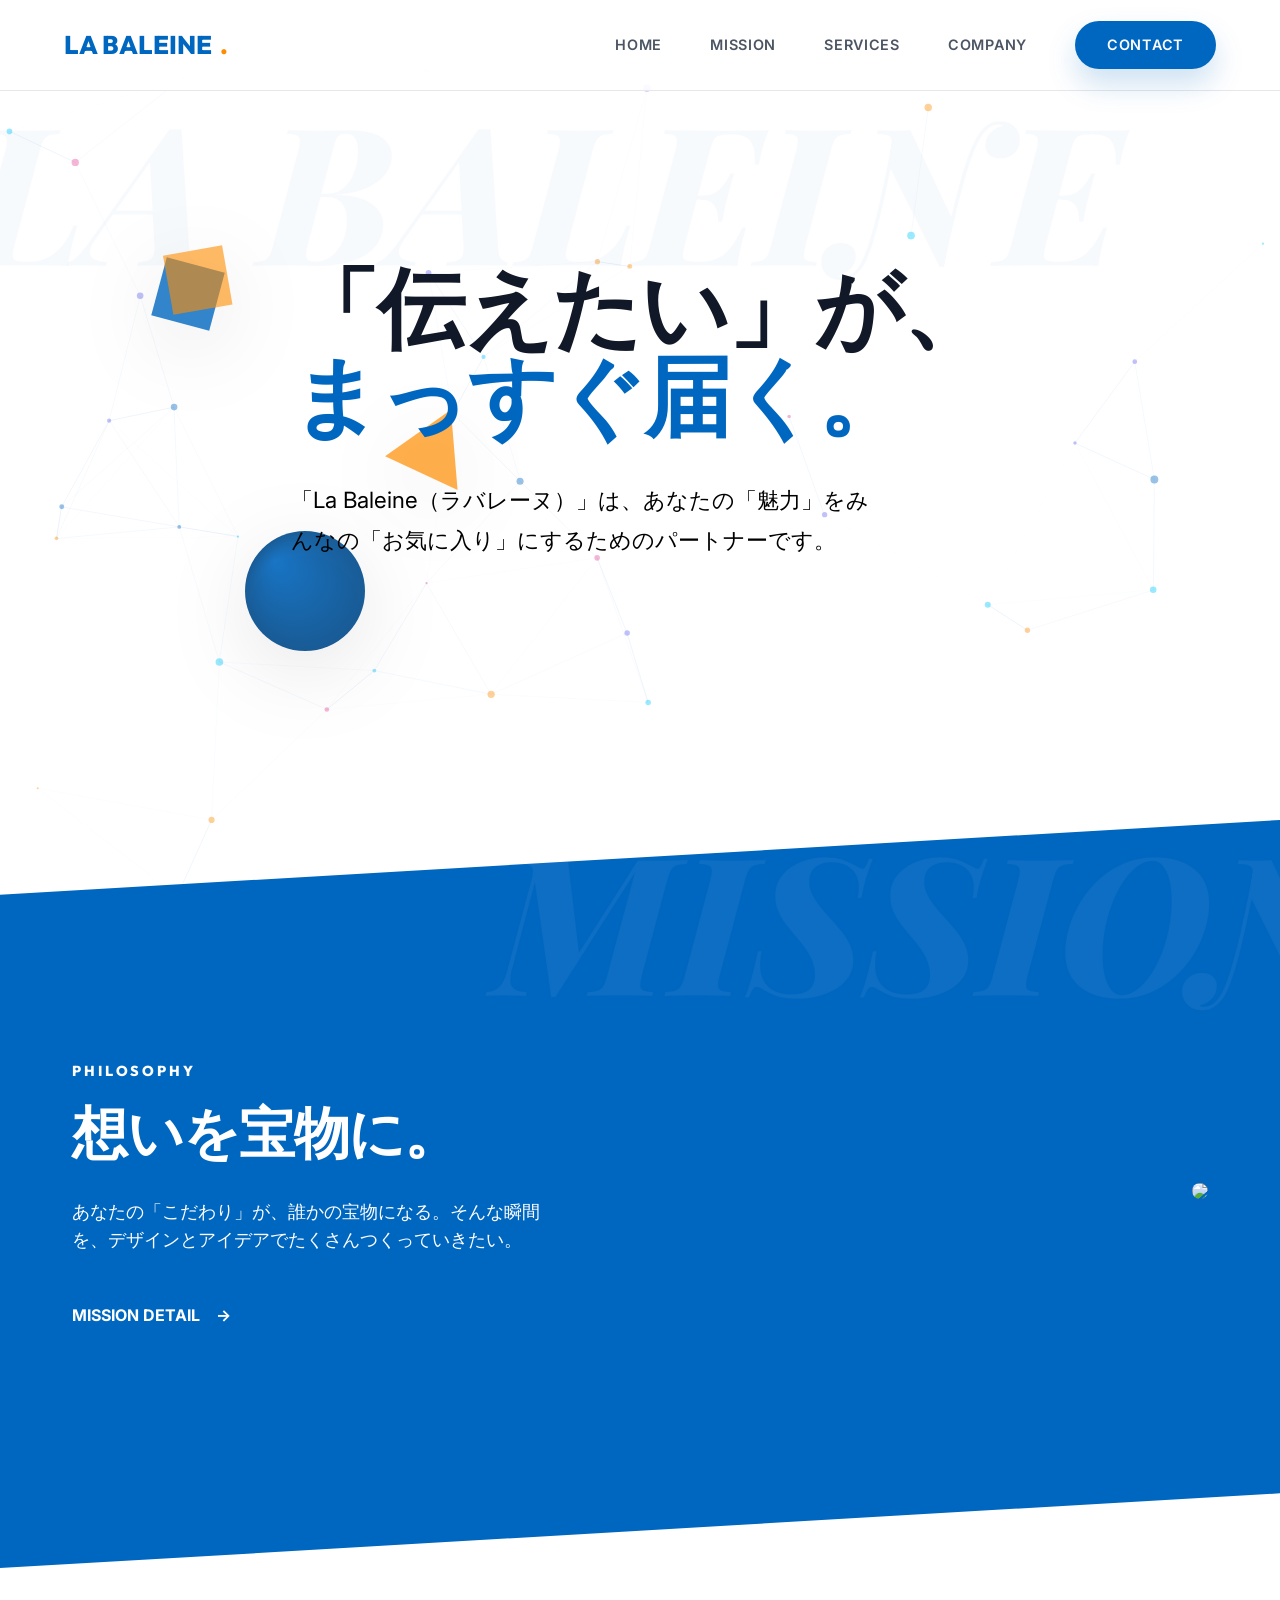
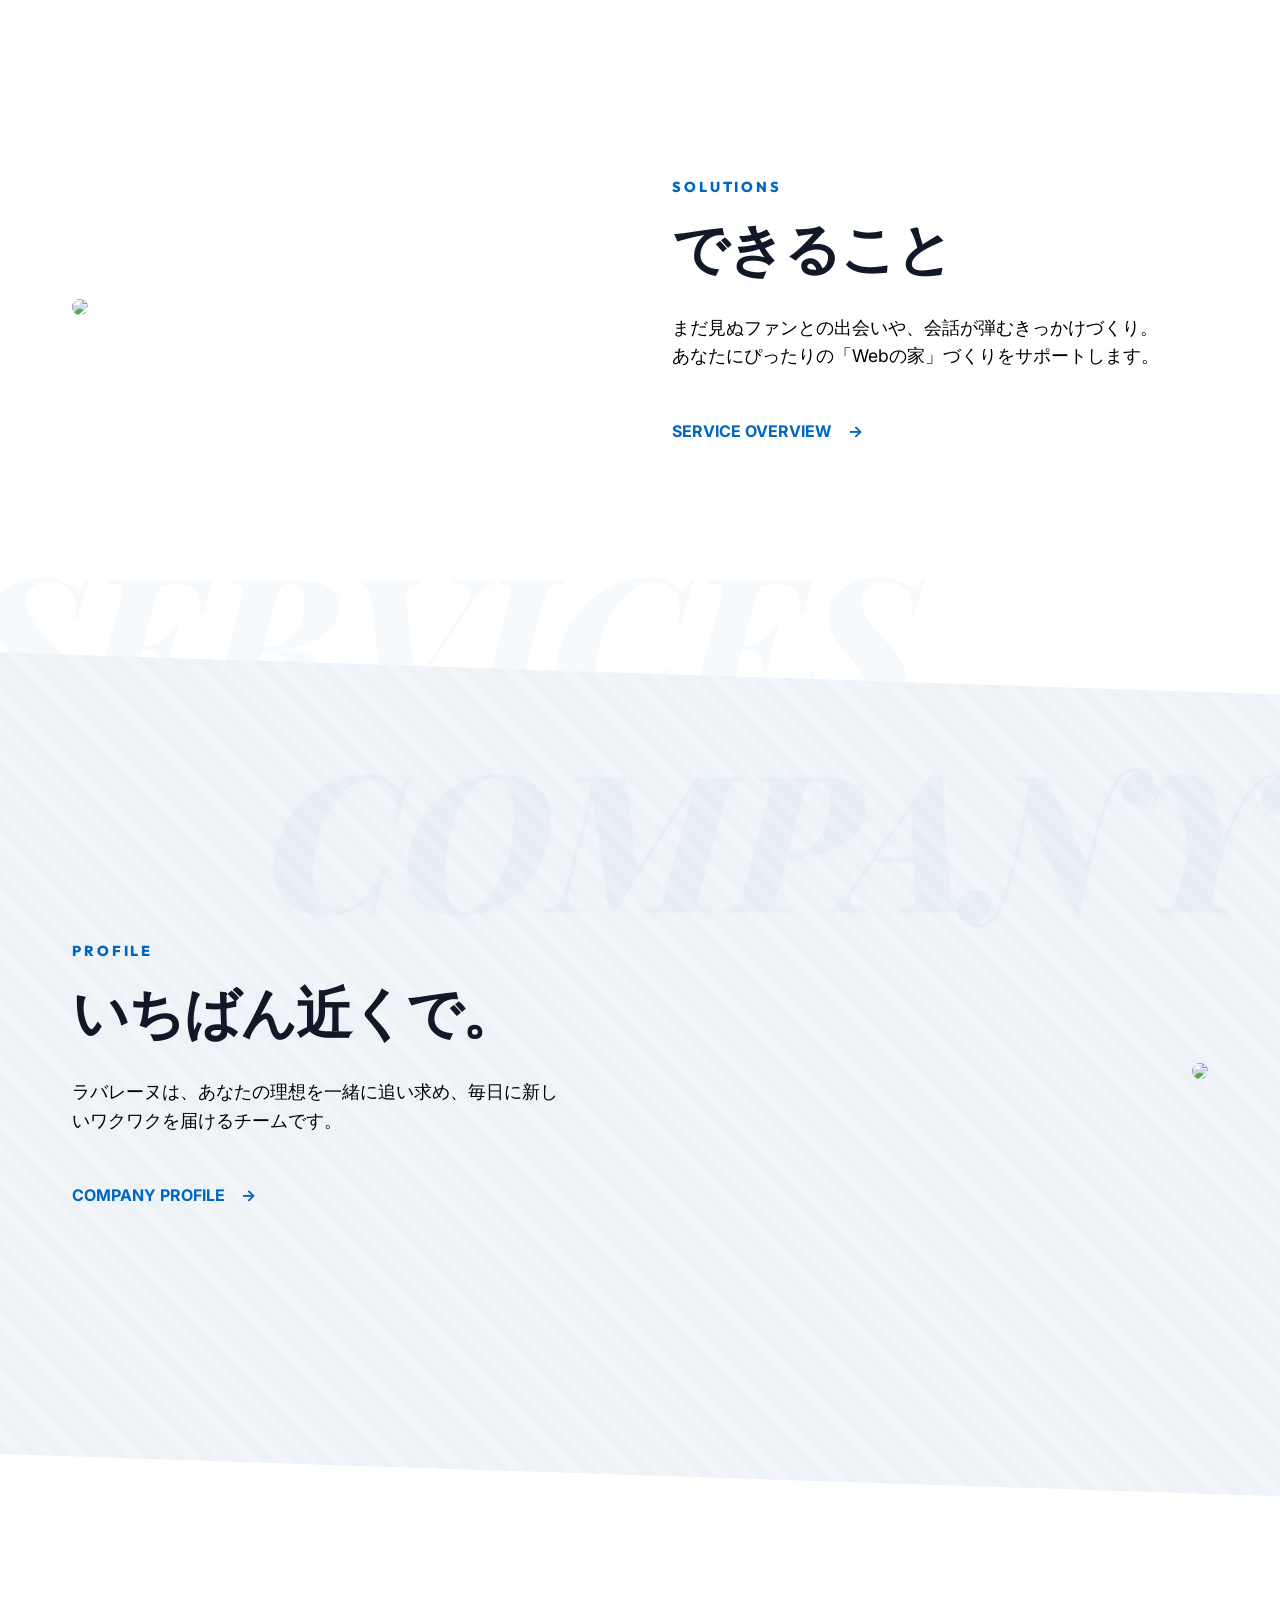
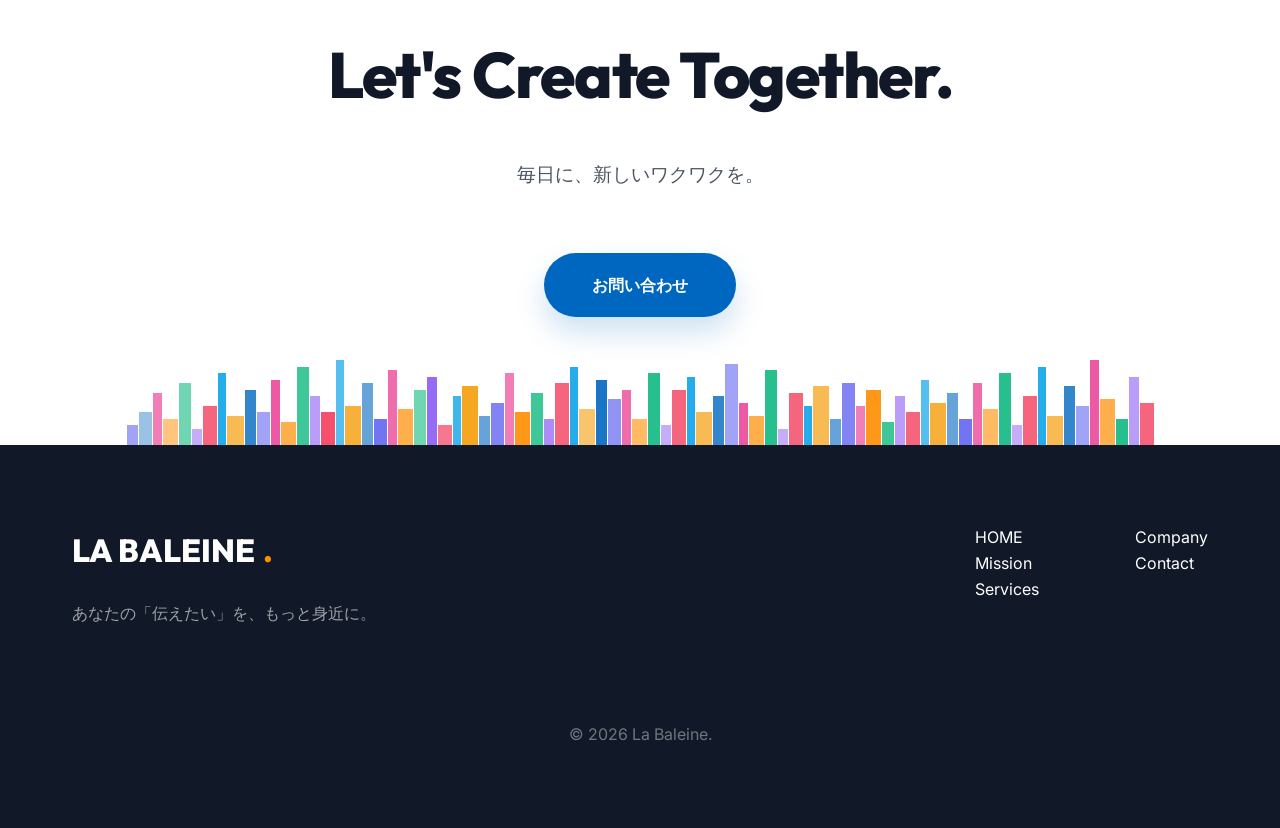
==== index.html @ 07b6a86d "first commit" ====
<!DOCTYPE html>
<html lang="ja">

<head>
    <meta charset="UTF-8">
    <meta name="viewport" content="width=device-width, initial-scale=1.0">
    <title>La Baleine | あなたの「伝えたい」を、もっと身近に。</title>
    <meta name="description" content="ラバレーヌは、あなたの「こだわり」や「想い」を、たくさんの人に届けるお手伝いをします。広告、SNS、Webサイト制作まで、いちばん近くで寄り添うパートナーです。">
    <link rel="stylesheet" href="style.css">
    <style>
        /* Portal Section Styles */
        .portal-section {
            padding: 15rem 0;
            cursor: pointer;
            transition: var(--transition-smooth);
            position: relative;
            overflow: hidden;
        }

        .portal-section:hover {
            background-color: #f8fafc;
        }

        .section-slanted:hover {
            background-color: #005bad !important;
            /* Slightly lighter blue, avoiding white wash */
        }

        .portal-link {
            text-decoration: none;
            color: inherit;
            display: block;
        }

        .portal-content {
            display: flex;
            align-items: center;
            gap: 4rem;
        }

        .portal-text {
            flex: 1;
        }

        .portal-label {
            font-family: 'Outfit', sans-serif;
            font-weight: 800;
            color: var(--brand-blue);
            letter-spacing: 0.2em;
            font-size: 0.9rem;
            margin-bottom: 1rem;
            display: block;
        }

        .portal-title {
            font-size: 3.5rem;
            margin-bottom: 2rem;
            line-height: 1.2;
        }

        .portal-desc {
            font-size: 1.1rem;
            color: #000000;
            max-width: 500px;
            margin-bottom: 3rem;
        }

        .portal-btn {
            font-weight: 700;
            color: var(--brand-blue);
            display: flex;
            align-items: center;
            gap: 1rem;
        }

        .portal-btn::after {
            content: "→";
            transition: transform 0.3s ease;
        }

        .portal-section:hover .portal-btn::after {
            transform: translateX(10px);
        }

        @media (max-width: 768px) {
            .portal-section {
                padding: 6rem 0 !important;
                cursor: pointer;
            }

            /* Company section clip-path simplify on mobile */
            .portal-section[style*="clip-path: polygon(0 0"] {
                clip-path: none !important;
                margin-top: 0 !important;
                padding: 6rem 0 !important;
            }
        }

        @media (max-width: 480px) {
            .portal-section {
                padding: 5rem 0 !important;
            }

            .portal-label {
                font-size: 0.8rem;
            }

            .portal-btn {
                font-size: 0.9rem;
            }
        }
    </style>
</head>

<body>
    <header>
        <nav>
            <a href="index.html" class="logo">LA BALEINE<span>.</span></a>
            <div class="menu-toggle">
                <span></span>
                <span></span>
                <span></span>
            </div>
            <ul class="nav-links">
                <li><a href="index.html">HOME</a></li>
                <li><a href="mission.html">Mission</a></li>
                <li><a href="services.html">Services</a></li>
                <li><a href="company.html">Company</a></li>
                <li><a href="contact.html" class="btn btn-primary" style="padding: 0.8rem 2rem;">Contact</a></li>
            </ul>
        </nav>
    </header>

    <main>
        <!-- Hero Section -->
        <section class="hero" id="top">
            <div class="deco-text" style="top: 10%; left: -2rem;">LA BALEINE</div>

            <div class="hero-shapes">
                <svg class="shape" style="width: 120px; top: 10%; left: 0; animation-delay: 0s;" viewBox="0 0 200 200">
                    <rect x="50" y="50" width="100" height="100" fill="var(--brand-blue)" opacity="0.8"
                        transform="rotate(15 100 100)" />
                    <rect x="70" y="30" width="100" height="100" fill="var(--accent-orange)" opacity="0.6"
                        transform="rotate(-10 100 100)" />
                </svg>
                <svg class="shape" style="width: 150px; bottom: 10%; left: 20%; animation-delay: -2s;"
                    viewBox="0 0 200 200">
                    <defs>
                        <radialGradient id="grad1" cx="50%" cy="50%" r="50%" fx="25%" fy="25%">
                            <stop offset="0%" style="stop-color:var(--brand-blue);stop-opacity:1" />
                            <stop offset="100%" style="stop-color:var(--brand-blue-deep);stop-opacity:1" />
                        </radialGradient>
                    </defs>
                    <circle cx="100" cy="100" r="80" fill="url(#grad1)" opacity="0.9" />
                </svg>
                <svg class="shape" style="width: 100px; top: 40%; left: 50%; animation-delay: -4s;"
                    viewBox="0 0 200 200">
                    <path d="M100 20 L180 160 L20 160 Z" fill="var(--accent-orange)" opacity="0.7"
                        transform="rotate(25 100 100)" />
                </svg>
            </div>

            <div class="whale-container">
                <svg class="whale-icon" viewBox="0 0 512 512" xmlns="http://www.w3.org/2000/svg">
                    <path
                        d="M496.2 272c-1.4 0-2.8.2-4.2.5-12.2 2.9-24.8 4.4-37.4 4.4-44.1 0-83.6-18.4-111.4-48-27.8 29.6-67.3 48-111.4 48-11.2 0-22.3-1.2-33.1-3.4 9.4 14.5 21.6 28.2 36.3 40.5 24.3 20.2 56.4 32.5 91.1 32.5 13.9 0 27.2-2 39.8-5.8 4.3 12.6 11.2 24.1 20 34.1 14.2 16.1 33 27 54.1 31.3 5.3 1.1 10.7 1.6 16.2 1.6 44.1 0 80-35.9 80-80s-35.9-80-80-80zM224 160c-53 0-96 43-96 96s43 96 96 96 96-43 96-96-43-96-96-96zm0 160c-35.3 0-64-28.7-64-64s28.7-64 64-64 64 28.7 64 64-28.7 64-64 64z" />
                    <path
                        d="M448 224c0-88.4-71.6-160-160-160h-32c-17.7 0-32 14.3-32 32s14.3 32 32 32h32c53 0 96 43 96 96s-43 96-96 96h-32c-17.7 0-32 14.3-32 32s14.3 32 32 32h32c88.4 0 160-71.6 160-160z" />
                    <path
                        d="M224 64C100.3 64 0 164.3 0 288c0 40 10.5 77.5 28.8 110.1 8 14.3 26.2 18.2 39.5 8.4l112-84c10.3-7.7 15.7-20.6 13.7-33.3-1.7-10.7-2.6-21.7-2.6-32.9 0-70.6 57.3-128 128-128 17.7 0 32-14.3 32-32s-14.3-32-32-32h-95.2z" />
                </svg>
            </div>
            <canvas id="hero-canvas"
                style="position: absolute; top: 0; left: 0; width: 100%; height: 100%; pointer-events: none; z-index: 0;"></canvas>

            <div class="container">
                <div class="hero-content">
                    <h1 class="reveal" style="white-space: nowrap;">
                        「伝えたい」が、<br>
                        <span>まっすぐ届く。</span>
                    </h1>
                    <p class="reveal" style="color: #000000; max-width: 600px;">「La
                        Baleine（ラバレーヌ）」は、あなたの「魅力」をみんなの「お気に入り」にするためのパートナーです。</p>
                </div>
            </div>
        </section>

        <!-- Mission Portal Section -->
        <section class="portal-section section-slanted reveal" onclick="location.href='mission.html'">
            <div class="deco-text" style="top: 0; right: -5rem;">MISSION</div>
            <div class="container">
                <div class="portal-content">
                    <div class="portal-text">
                        <span class="portal-label" style="color: #ffffff;">PHILOSOPHY</span>
                        <h2 class="portal-title">想いを宝物に。</h2>
                        <p class="portal-desc" style="color: #ffffff;">
                            あなたの「こだわり」が、誰かの宝物になる。そんな瞬間を、デザインとアイデアでたくさんつくっていきたい。</p>
                        <div class="portal-btn" style="color: #ffffff;">MISSION DETAIL</div>
                    </div>
                    <div style="flex: 1; text-align: right;">
                        <img src="https://images.unsplash.com/photo-1555396273-367ea4eb4db5?auto=format&fit=crop&w=800&q=80"
                            style="width: 80%; border-radius: 20px; box-shadow: var(--shadow-lg);">
                    </div>
                </div>
            </div>
        </section>

        <!-- Services Portal Section -->
        <section class="portal-section reveal" onclick="location.href='services.html'" style="padding: 18rem 0;">
            <div class="deco-text" style="bottom: 0; left: -2rem;">SERVICES</div>
            <div class="container">
                <div class="portal-content" style="flex-direction: row-reverse;">
                    <div class="portal-text">
                        <span class="portal-label">SOLUTIONS</span>
                        <h2 class="portal-title">できること</h2>
                        <p class="portal-desc">まだ見ぬファンとの出会いや、会話が弾むきっかけづくり。あなたにぴったりの「Webの家」づくりをサポートします。</p>
                        <div class="portal-btn">SERVICE OVERVIEW</div>
                    </div>
                    <div style="flex: 1; text-align: left;">
                        <img src="https://images.unsplash.com/photo-1551288049-bebda4e38f71?auto=format&fit=crop&w=800&q=80"
                            style="width: 80%; border-radius: 20px; box-shadow: var(--shadow-lg);">
                    </div>
                </div>
            </div>
        </section>

        <!-- Company Portal Section -->
        <section class="portal-section reveal" onclick="location.href='company.html'"
            style="clip-path: polygon(0 0, 100% 5%, 100% 100%, 0 95%); margin-top: -5rem; padding: 18rem 0; background: repeating-linear-gradient(45deg, #f1f5f9, #f1f5f9 10px, #edf2f7 10px, #edf2f7 20px);">
            <div class="deco-text" style="top: 10%; right: 0;">COMPANY</div>
            <div class="container">
                <div class="portal-content">
                    <div class="portal-text">
                        <span class="portal-label">PROFILE</span>
                        <h2 class="portal-title">いちばん近くで。</h2>
                        <p class="portal-desc">ラバレーヌは、あなたの理想を一緒に追い求め、毎日に新しいワクワクを届けるチームです。</p>
                        <div class="portal-btn">COMPANY PROFILE</div>
                    </div>
                    <div style="flex: 1; text-align: right;">
                        <img src="https://images.unsplash.com/photo-1497215728101-856f4ea42174?auto=format&fit=crop&w=800&q=80"
                            style="width: 80%; border-radius: 20px; box-shadow: var(--shadow-lg);">
                    </div>
                </div>
            </div>
        </section>

        <!-- Contact CTA -->
        <section id="contact" style="padding: 8rem 0; position: relative;">
            <div class="container" style="text-align: center; position: relative; z-index: 2;">
                <h2 class="reveal" style="font-size: 4rem; margin-bottom: 2rem;">Let's Create Together.</h2>
                <p class="reveal" style="margin-bottom: 4rem; color: var(--text-secondary); font-size: 1.2rem;">
                    毎日に、新しいワクワクを。</p>
                <a href="contact.html" class="btn btn-primary reveal">お問い合わせ</a>
            </div>

            <!-- Clean, Dense Vertical Cityscape -->
            <div class="cityscape-container"
                style="position: absolute; bottom: 0; left: 0; width: 100%; height: 90px; z-index: 1; pointer-events: none; overflow: hidden; display: flex; align-items: flex-end; justify-content: center; gap: 1px;">
                <!-- High-density Vertical Bars -->
                <div style="width: 11px; height: 20px; background: #6366f1; opacity: 0.6;"></div>
                <div style="width: 13px; height: 33px; background: var(--brand-blue); opacity: 0.4;"></div>
                <div style="width: 9px; height: 52px; background: #ec4899; opacity: 0.7;"></div>
                <div style="width: 15px; height: 26px; background: var(--accent-orange); opacity: 0.5;"></div>
                <div style="width: 12px; height: 62px; background: #10b981; opacity: 0.6;"></div>
                <div style="width: 10px; height: 16px; background: #8b5cf6; opacity: 0.5;"></div>
                <div style="width: 14px; height: 39px; background: #f43f5e; opacity: 0.8;"></div>
                <div style="width: 8px; height: 72px; background: #0ea5e9; opacity: 0.9;"></div>
                <div style="width: 17px; height: 29px; background: #f59e0b; opacity: 0.7;"></div>
                <div style="width: 11px; height: 55px; background: var(--brand-blue); opacity: 0.8;"></div>
                <div style="width: 13px; height: 33px; background: #6366f1; opacity: 0.6;"></div>
                <div style="width: 9px; height: 65px; background: #ec4899; opacity: 0.9;"></div>
                <div style="width: 15px; height: 23px; background: var(--accent-orange); opacity: 0.7;"></div>
                <div style="width: 12px; height: 78px; background: #10b981; opacity: 0.8;"></div>
                <div style="width: 10px; height: 49px; background: #8b5cf6; opacity: 0.6;"></div>
                <div style="width: 14px; height: 33px; background: #f43f5e; opacity: 0.9;"></div>
                <div style="width: 8px; height: 85px; background: #0ea5e9; opacity: 0.7;"></div>
                <div style="width: 16px; height: 39px; background: #f59e0b; opacity: 0.8;"></div>
                <div style="width: 11px; height: 62px; background: var(--brand-blue); opacity: 0.6;"></div>
                <div style="width: 13px; height: 26px; background: #6366f1; opacity: 0.9;"></div>
                <div style="width: 9px; height: 75px; background: #ec4899; opacity: 0.8;"></div>
                <div style="width: 15px; height: 36px; background: var(--accent-orange); opacity: 0.7;"></div>
                <div style="width: 12px; height: 55px; background: #10b981; opacity: 0.6;"></div>
                <div style="width: 10px; height: 68px; background: #8b5cf6; opacity: 0.9;"></div>
                <div style="width: 14px; height: 20px; background: #f43f5e; opacity: 0.7;"></div>
                <div style="width: 8px; height: 49px; background: #0ea5e9; opacity: 0.8;"></div>
                <div style="width: 16px; height: 59px; background: #f59e0b; opacity: 0.9;"></div>
                <div style="width: 11px; height: 29px; background: var(--brand-blue); opacity: 0.6;"></div>
                <div style="width: 13px; height: 42px; background: #6366f1; opacity: 0.8;"></div>
                <div style="width: 9px; height: 72px; background: #ec4899; opacity: 0.7;"></div>
                <div style="width: 15px; height: 33px; background: var(--accent-orange); opacity: 0.9;"></div>
                <div style="width: 12px; height: 52px; background: #10b981; opacity: 0.8;"></div>
                <div style="width: 10px; height: 26px; background: #8b5cf6; opacity: 0.7;"></div>
                <div style="width: 14px; height: 62px; background: #f43f5e; opacity: 0.8;"></div>
                <div style="width: 8px; height: 78px; background: #0ea5e9; opacity: 0.9;"></div>
                <div style="width: 16px; height: 36px; background: #f59e0b; opacity: 0.6;"></div>
                <div style="width: 11px; height: 65px; background: var(--brand-blue); opacity: 0.9;"></div>
                <div style="width: 13px; height: 46px; background: #6366f1; opacity: 0.7;"></div>
                <div style="width: 9px; height: 55px; background: #ec4899; opacity: 0.8;"></div>
                <div style="width: 15px; height: 26px; background: var(--accent-orange); opacity: 0.6;"></div>
                <div style="width: 12px; height: 72px; background: #10b981; opacity: 0.9;"></div>
                <div style="width: 10px; height: 20px; background: #8b5cf6; opacity: 0.5;"></div>
                <div style="width: 14px; height: 55px; background: #f43f5e; opacity: 0.8;"></div>
                <div style="width: 8px; height: 68px; background: #0ea5e9; opacity: 0.9;"></div>
                <div style="width: 16px; height: 33px; background: #f59e0b; opacity: 0.7;"></div>
                <div style="width: 11px; height: 49px; background: var(--brand-blue); opacity: 0.8;"></div>
                <div style="width: 13px; height: 81px; background: #6366f1; opacity: 0.6;"></div>
                <div style="width: 9px; height: 42px; background: #ec4899; opacity: 0.9;"></div>
                <div style="width: 15px; height: 29px; background: var(--accent-orange); opacity: 0.7;"></div>
                <div style="width: 12px; height: 75px; background: #10b981; opacity: 0.9;"></div>
                <div style="width: 10px; height: 16px; background: #8b5cf6; opacity: 0.5;"></div>
                <div style="width: 14px; height: 52px; background: #f43f5e; opacity: 0.8;"></div>
                <div style="width: 8px; height: 39px; background: #0ea5e9; opacity: 0.9;"></div>
                <div style="width: 16px; height: 59px; background: #f59e0b; opacity: 0.7;"></div>
                <div style="width: 11px; height: 26px; background: var(--brand-blue); opacity: 0.6;"></div>
                <div style="width: 13px; height: 62px; background: #6366f1; opacity: 0.8;"></div>
                <div style="width: 9px; height: 39px; background: #ec4899; opacity: 0.7;"></div>
                <div style="width: 15px; height: 55px; background: var(--accent-orange); opacity: 0.9;"></div>
                <div style="width: 12px; height: 23px; background: #10b981; opacity: 0.8;"></div>
                <div style="width: 10px; height: 49px; background: #8b5cf6; opacity: 0.6;"></div>
                <div style="width: 14px; height: 33px; background: #f43f5e; opacity: 0.8;"></div>
                <div style="width: 8px; height: 65px; background: #0ea5e9; opacity: 0.7;"></div>
                <div style="width: 16px; height: 42px; background: #f59e0b; opacity: 0.8;"></div>
                <div style="width: 11px; height: 52px; background: var(--brand-blue); opacity: 0.6;"></div>
                <div style="width: 13px; height: 26px; background: #6366f1; opacity: 0.9;"></div>
                <div style="width: 9px; height: 62px; background: #ec4899; opacity: 0.8;"></div>
                <div style="width: 15px; height: 36px; background: var(--accent-orange); opacity: 0.6;"></div>
                <div style="width: 12px; height: 72px; background: #10b981; opacity: 0.9;"></div>
                <div style="width: 10px; height: 20px; background: #8b5cf6; opacity: 0.5;"></div>
                <div style="width: 14px; height: 49px; background: #f43f5e; opacity: 0.8;"></div>
                <div style="width: 8px; height: 78px; background: #0ea5e9; opacity: 0.9;"></div>
                <div style="width: 16px; height: 29px; background: #f59e0b; opacity: 0.7;"></div>
                <div style="width: 11px; height: 59px; background: var(--brand-blue); opacity: 0.8;"></div>
                <div style="width: 13px; height: 39px; background: #6366f1; opacity: 0.6;"></div>
                <div style="width: 9px; height: 85px; background: #ec4899; opacity: 0.9;"></div>
                <div style="width: 15px; height: 46px; background: var(--accent-orange); opacity: 0.7;"></div>
                <div style="width: 12px; height: 26px; background: #10b981; opacity: 0.9;"></div>
                <div style="width: 10px; height: 68px; background: #8b5cf6; opacity: 0.6;"></div>
                <div style="width: 14px; height: 42px; background: #f43f5e; opacity: 0.8;"></div>
            </div>
        </section>
    </main>

    <footer style="padding: 5rem 0; background: var(--text-primary); color: #ffffff;">
        <div class="container">
            <div style="display: flex; justify-content: space-between; flex-wrap: wrap; gap: 4rem;">
                <div>
                    <a href="index.html" class="logo" style="color: #ffffff; font-size: 2rem;">LA
                        BALEINE<span>.</span></a>
                    <p style="margin-top: 1.5rem; color: rgba(255,255,255,0.6);">あなたの「伝えたい」を、もっと身近に。</p>
                </div>
                <div style="display: flex; gap: 6rem;">
                    <ul style="list-style: none;">
                        <li><a href="index.html" style="color: #ffffff; text-decoration: none;">HOME</a></li>
                        <li><a href="mission.html" style="color: #ffffff; text-decoration: none;">Mission</a></li>
                        <li><a href="services.html" style="color: #ffffff; text-decoration: none;">Services</a></li>
                    </ul>
                    <ul style="list-style: none;">
                        <li><a href="company.html" style="color: #ffffff; text-decoration: none;">Company</a></li>
                        <li><a href="contact.html" style="color: #ffffff; text-decoration: none;">Contact</a></li>
                    </ul>
                </div>
            </div>
            <div style="margin-top: 6rem; text-align: center; color: rgba(255,255,255,0.4);">&copy; 2026 La Baleine.
            </div>
        </div>
    </footer>
    <script src="script.js"></script>
</body>

</html>
---- style.css ----
@import url('https://fonts.googleapis.com/css2?family=Inter:wght@400;500;600;700&family=Outfit:wght@500;700;800&family=Playfair+Display:ital,wght@1,700;1,800&display=swap');

:root {
    --bg-white: #ffffff;
    --bg-soft: #f8fafc;
    --brand-blue: #0067c0;
    --brand-blue-deep: #004a8b;
    --brand-blue-soft: rgba(0, 103, 192, 0.05);
    --accent-orange: #ff8c00;
    --text-primary: #111827;
    --text-secondary: #4b5563;
    --border-light: #e5e7eb;
    --shadow-sm: 0 1px 2px 0 rgba(0, 0, 0, 0.05);
    --shadow-md: 0 4px 6px -1px rgba(0, 0, 0, 0.1), 0 2px 4px -1px rgba(0, 0, 0, 0.06);
    --shadow-lg: 0 20px 25px -5px rgba(0, 0, 0, 0.1), 0 10px 10px -5px rgba(0, 0, 0, 0.04);
    --transition-smooth: all 0.6s cubic-bezier(0.16, 1, 0.3, 1);
}

* {
    margin: 0;
    padding: 0;
    box-sizing: border-box;
}

html {
    scroll-behavior: smooth;
}

body {
    background-color: var(--bg-white);
    color: var(--text-primary);
    font-family: 'Inter', sans-serif;
    line-height: 1.6;
    overflow-x: hidden;
}

h1,
h2,
h3,
h4 {
    font-family: 'Outfit', sans-serif;
    font-weight: 800;
    letter-spacing: -0.02em;
}

/* --- Layout Utilities --- */

.container {
    max-width: 1200px;
    margin: 0 auto;
    padding: 0 2rem;
    position: relative;
    z-index: 2;
}

section {
    padding: 10rem 0;
    position: relative;
}

/* --- Slanted Backgrounds --- */

.section-slanted {
    background: var(--brand-blue);
    color: #ffffff;
    clip-path: polygon(0 10%, 100% 0, 100% 90%, 0 100%);
    margin: -5rem 0;
    padding: 15rem 0;
}

.section-slanted h2,
.section-slanted h3,
.section-slanted p {
    color: #ffffff;
}

/* --- Overlapping Decorative Text --- */

.deco-text {
    position: absolute;
    font-family: 'Playfair Display', serif;
    font-style: italic;
    font-size: 12rem;
    font-weight: 800;
    color: rgba(0, 103, 192, 0.03);
    z-index: 1;
    white-space: nowrap;
    pointer-events: none;
    line-height: 1;
}

.section-slanted .deco-text {
    color: rgba(255, 255, 255, 0.05);
}

/* --- Header & Nav --- */

header {
    position: fixed;
    top: 0;
    width: 100%;
    z-index: 1000;
    backdrop-filter: blur(15px);
    background: rgba(255, 255, 255, 0.8);
    border-bottom: 1px solid var(--border-light);
    transition: var(--transition-smooth);
}

nav {
    display: flex;
    justify-content: space-between;
    align-items: center;
    height: 90px;
    padding: 0 4rem;
}

.logo {
    font-family: 'Outfit', sans-serif;
    font-size: 1.6rem;
    font-weight: 800;
    color: var(--brand-blue);
    text-decoration: none;
    display: flex;
    align-items: center;
    gap: 0.5rem;
}

.logo span {
    color: var(--accent-orange);
}

.nav-links {
    display: flex;
    align-items: center;
    gap: 3rem;
    list-style: none;
}

.nav-links a {
    text-decoration: none;
    color: var(--text-secondary);
    font-weight: 600;
    font-size: 0.9rem;
    transition: var(--transition-smooth);
    text-transform: uppercase;
    letter-spacing: 0.05em;
}

.nav-links a:hover {
    color: var(--brand-blue);
}

/* --- Mobile Menu Toggle --- */
.menu-toggle {
    display: none;
    flex-direction: column;
    gap: 6px;
    cursor: pointer;
    z-index: 1100;
}

.menu-toggle span {
    display: block;
    width: 28px;
    height: 3px;
    background: var(--brand-blue);
    border-radius: 3px;
    transition: var(--transition-smooth);
}

.menu-toggle.active span:nth-child(1) {
    transform: translateY(9px) rotate(45deg);
}

.menu-toggle.active span:nth-child(2) {
    opacity: 0;
}

.menu-toggle.active span:nth-child(3) {
    transform: translateY(-9px) rotate(-45deg);
}

@media (max-width: 768px) {
    .menu-toggle {
        display: flex;
    }

    nav {
        padding: 0 2rem;
    }

    .nav-links {
        position: fixed;
        top: 0;
        right: -100%;
        width: 80%;
        height: 100vh;
        background: #ffffff;
        flex-direction: column;
        justify-content: center;
        gap: 2rem;
        box-shadow: -10px 0 30px rgba(0, 0, 0, 0.05);
        transition: var(--transition-smooth);
        z-index: 1050;
    }

    .nav-links.active {
        right: 0;
    }

    .nav-links a {
        font-size: 1.2rem;
    }
}

/* --- Hero Section --- */

.hero {
    min-height: 100vh;
    display: flex;
    align-items: center;
    position: relative;
    overflow: hidden;
    background: var(--bg-white);
    padding-top: 140px;
}

.hero .container {
    display: flex;
    justify-content: flex-start;
    /* Align content to the left */
}

.hero-content {
    max-width: 950px;
    text-align: left;
    /* Text align left */
    position: relative;
    z-index: 10;
}

/* --- Floating Geometric Shapes --- */
.hero-shapes {
    position: absolute;
    top: 50%;
    left: 10%;
    transform: translateY(-50%);
    width: 40%;
    height: 60%;
    pointer-events: none;
    z-index: 1;
}

.shape {
    position: absolute;
    filter: drop-shadow(0 20px 40px rgba(0, 0, 0, 0.1));
    animation: float 6s ease-in-out infinite;
}

@keyframes float {

    0%,
    100% {
        transform: translate(0, 0) rotate(0deg);
    }

    33% {
        transform: translate(15px, -20px) rotate(5deg);
    }

    66% {
        transform: translate(-10px, 15px) rotate(-5deg);
    }
}

.hero h1 {
    font-size: 5.5rem;
    line-height: 1;
    margin-bottom: 2.5rem;
}

.hero h1 span {
    color: var(--brand-blue);
}

.hero p {
    font-size: 1.4rem;
    color: var(--text-secondary);
    margin-bottom: 3.5rem;
    line-height: 1.8;
}

/* --- Buttons --- */

.btn {
    display: inline-block;
    padding: 1.2rem 3rem;
    border-radius: 50px;
    text-decoration: none;
    font-weight: 700;
    font-size: 1rem;
    transition: var(--transition-smooth);
    border: none;
    cursor: pointer;
    text-align: center;
}

.btn-primary {
    background-color: var(--brand-blue);
    color: #ffffff !important;
    box-shadow: 0 15px 30px rgba(0, 103, 192, 0.2);
}

.btn-primary:hover {
    transform: translateY(-3px) scale(1.02);
    background-color: var(--brand-blue-deep);
}

.btn-outline {
    background: transparent;
    border: 2px solid var(--brand-blue);
    color: var(--brand-blue);
}

/* --- Cards --- */

.services-grid {
    display: grid;
    grid-template-columns: repeat(auto-fit, minmax(280px, 1fr));
    gap: 2.5rem;
}

.card {
    background: var(--bg-white);
    border: none;
    padding: 0;
    overflow: hidden;
    border-radius: 24px;
    transition: var(--transition-smooth);
    box-shadow: var(--shadow-md);
}

.card-content {
    padding: 3rem;
}

.card-img {
    width: 100%;
    height: 240px;
    object-fit: cover;
}

.card:hover {
    transform: translateY(-15px);
    box-shadow: var(--shadow-lg);
}

/* --- Animations --- */

.reveal {
    opacity: 0;
    transform: translateY(40px);
    transition: var(--transition-smooth);
}

.reveal.active {
    opacity: 1;
    transform: translateY(0);
}

/* --- Responsive --- */

@media (max-width: 1024px) {
    .hero h1 {
        font-size: 4rem;
    }

    .deco-text {
        font-size: 8rem;
    }
}

@media (max-width: 768px) {
    .nav-links {
        display: flex;
        /* Override display: none in previous block */
    }

    .hero h1 {
        font-size: 3rem;
        margin-bottom: 2rem;
        white-space: normal !important;
    }

    .hero p {
        font-size: 1.1rem;
    }

    .hero {
        padding-top: 100px;
    }

    section {
        padding: 5rem 0;
    }

    .section-slanted {
        clip-path: polygon(0 3%, 100% 0, 100% 97%, 0 100%);
        padding: 8rem 0 !important;
        margin: -2rem 0 !important;
    }

    .deco-text {
        display: none;
    }

    /* Container Spacing for Mobile */
    .container {
        padding: 0 1.5rem;
    }

    /* Column Stacking Utility */
    .flex-row-responsive {
        flex-direction: column !important;
        gap: 2rem !important;
    }

    .flex-reverse-responsive {
        flex-direction: column-reverse !important;
        gap: 2rem !important;
    }

    /* === Portal Sections (index.html) === */
    .portal-section {
        height: auto !important;
        min-height: unset !important;
        padding: 6rem 0 !important;
    }

    .portal-content {
        flex-direction: column !important;
        gap: 2rem !important;
    }

    .portal-content > div {
        flex: none !important;
        width: 100% !important;
        text-align: left !important;
    }

    .portal-content img {
        width: 100% !important;
    }

    .portal-title {
        font-size: 2rem !important;
        margin-bottom: 1rem !important;
    }

    .portal-desc {
        font-size: 0.95rem !important;
        margin-bottom: 1.5rem !important;
        max-width: 100% !important;
    }

    /* === Hero decorative elements === */
    .whale-container {
        display: none;
    }

    /* === Contact CTA (index.html) === */
    #contact h2 {
        font-size: 2.2rem !important;
    }

    #contact p {
        font-size: 1rem !important;
        margin-bottom: 2.5rem !important;
    }

    /* === Page Headers (subpages) === */
    .page-header {
        padding-top: 12rem !important;
        min-height: auto !important;
    }

    .page-header h1 {
        font-size: 3rem !important;
    }

    /* Misc Grid/Flex Fixes */
    .services-grid {
        grid-template-columns: 1fr;
    }

    /* Form Adjustments (contact.html) */
    form.card {
        padding: 2.5rem !important;
    }

    /* Footer Adjustments */
    footer {
        padding: 3rem 0 !important;
    }

    footer div[style*="display: flex; justify-content: space-between"] {
        flex-direction: column !important;
        text-align: center;
        align-items: center;
    }

    footer div[style*="display: flex; gap: 6rem"] {
        flex-direction: column !important;
        gap: 2rem !important;
        margin-top: 2rem !important;
    }
}

/* ============================================
   SMALL PHONE BREAKPOINT (< 480px)
   ============================================ */

@media (max-width: 480px) {
    nav {
        height: 65px;
        padding: 0 1.2rem;
    }

    .logo {
        font-size: 1.3rem;
    }

    .container {
        padding: 0 1rem;
    }

    .hero h1 {
        font-size: 2.2rem;
    }

    .hero p {
        font-size: 1rem;
    }

    .page-header {
        padding-top: 9rem !important;
    }

    .page-header h1 {
        font-size: 2rem !important;
    }

    .portal-section {
        padding: 5rem 0 !important;
    }

    .portal-title {
        font-size: 1.7rem !important;
    }

    #contact h2 {
        font-size: 1.8rem !important;
    }

    .btn {
        padding: 1rem 2rem;
        font-size: 0.9rem;
    }

    .section-slanted {
        margin: 0 !important;
        clip-path: polygon(0 2%, 100% 0, 100% 98%, 0 100%);
    }
}
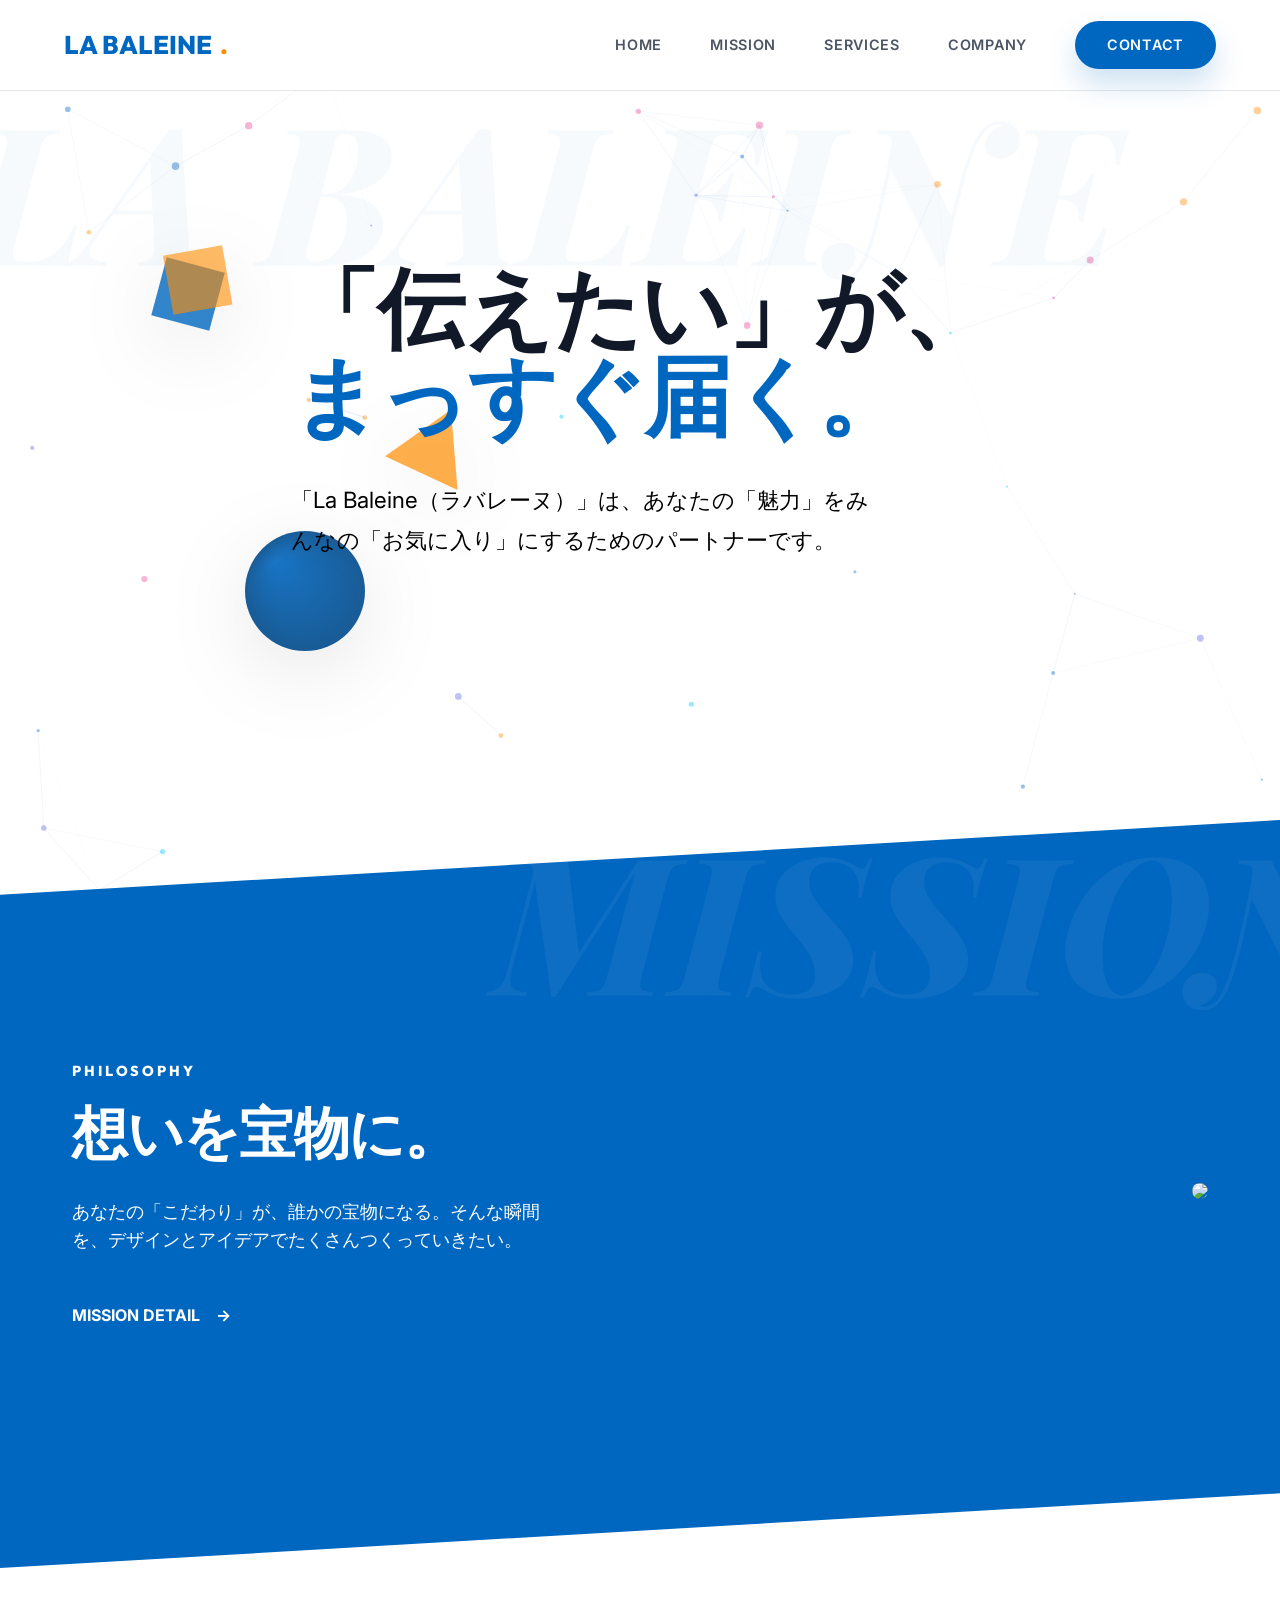
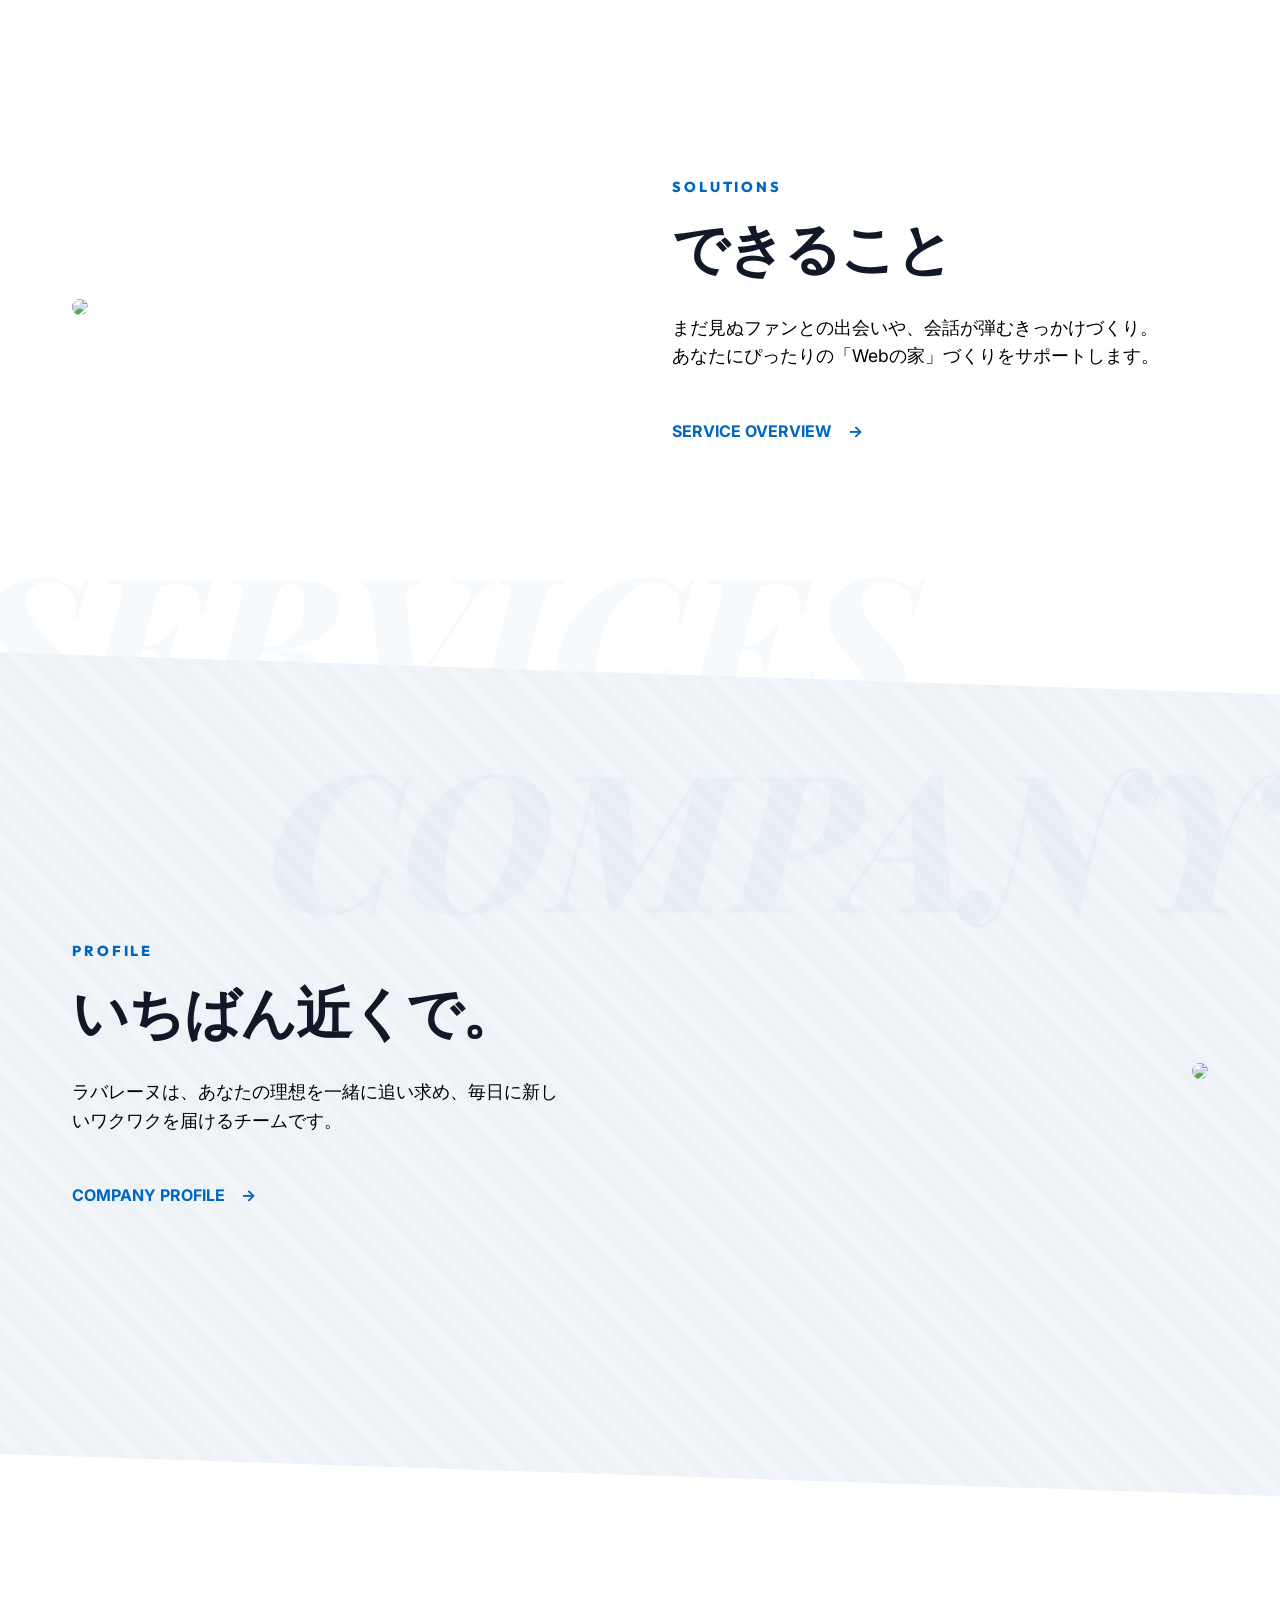
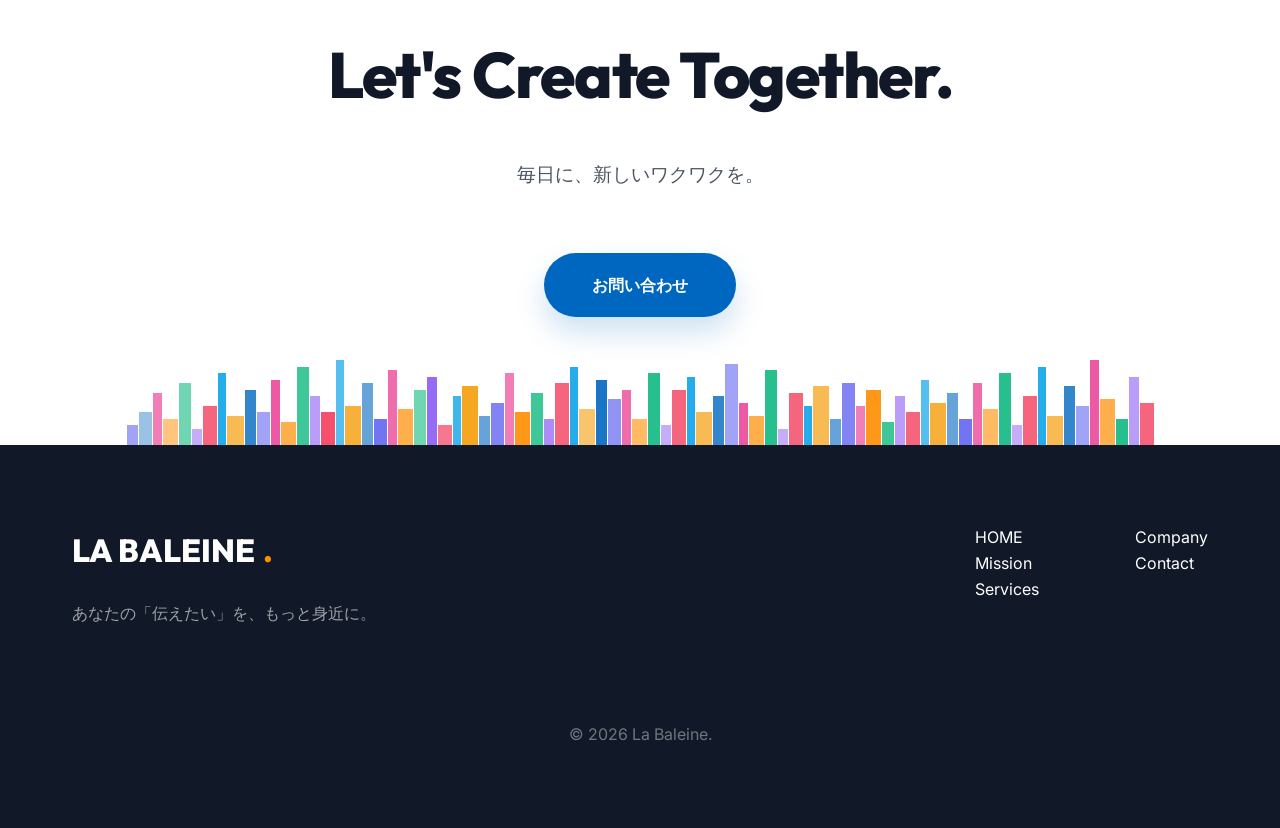
==== commit abb2f462: "CSSに移管" ====
--- a/index.html
+++ b/index.html
@@ -7,109 +7,6 @@
     <title>La Baleine | あなたの「伝えたい」を、もっと身近に。</title>
     <meta name="description" content="ラバレーヌは、あなたの「こだわり」や「想い」を、たくさんの人に届けるお手伝いをします。広告、SNS、Webサイト制作まで、いちばん近くで寄り添うパートナーです。">
     <link rel="stylesheet" href="style.css">
-    <style>
-        /* Portal Section Styles */
-        .portal-section {
-            padding: 15rem 0;
-            cursor: pointer;
-            transition: var(--transition-smooth);
-            position: relative;
-            overflow: hidden;
-        }
-
-        .portal-section:hover {
-            background-color: #f8fafc;
-        }
-
-        .section-slanted:hover {
-            background-color: #005bad !important;
-            /* Slightly lighter blue, avoiding white wash */
-        }
-
-        .portal-link {
-            text-decoration: none;
-            color: inherit;
-            display: block;
-        }
-
-        .portal-content {
-            display: flex;
-            align-items: center;
-            gap: 4rem;
-        }
-
-        .portal-text {
-            flex: 1;
-        }
-
-        .portal-label {
-            font-family: 'Outfit', sans-serif;
-            font-weight: 800;
-            color: var(--brand-blue);
-            letter-spacing: 0.2em;
-            font-size: 0.9rem;
-            margin-bottom: 1rem;
-            display: block;
-        }
-
-        .portal-title {
-            font-size: 3.5rem;
-            margin-bottom: 2rem;
-            line-height: 1.2;
-        }
-
-        .portal-desc {
-            font-size: 1.1rem;
-            color: #000000;
-            max-width: 500px;
-            margin-bottom: 3rem;
-        }
-
-        .portal-btn {
-            font-weight: 700;
-            color: var(--brand-blue);
-            display: flex;
-            align-items: center;
-            gap: 1rem;
-        }
-
-        .portal-btn::after {
-            content: "→";
-            transition: transform 0.3s ease;
-        }
-
-        .portal-section:hover .portal-btn::after {
-            transform: translateX(10px);
-        }
-
-        @media (max-width: 768px) {
-            .portal-section {
-                padding: 6rem 0 !important;
-                cursor: pointer;
-            }
-
-            /* Company section clip-path simplify on mobile */
-            .portal-section[style*="clip-path: polygon(0 0"] {
-                clip-path: none !important;
-                margin-top: 0 !important;
-                padding: 6rem 0 !important;
-            }
-        }
-
-        @media (max-width: 480px) {
-            .portal-section {
-                padding: 5rem 0 !important;
-            }
-
-            .portal-label {
-                font-size: 0.8rem;
-            }
-
-            .portal-btn {
-                font-size: 0.9rem;
-            }
-        }
-    </style>
 </head>
 
 <body>
--- a/style.css
+++ b/style.css
@@ -571,4 +571,302 @@
         margin: 0 !important;
         clip-path: polygon(0 2%, 100% 0, 100% 98%, 0 100%);
     }
+}
+
+/* ============================================
+   PORTAL SECTIONS (index.html)
+   ============================================ */
+
+.portal-section {
+    padding: 15rem 0;
+    cursor: pointer;
+    transition: var(--transition-smooth);
+    position: relative;
+    overflow: hidden;
+}
+
+.portal-section:hover {
+    background-color: #f8fafc;
+}
+
+.section-slanted:hover {
+    background-color: #005bad !important;
+}
+
+.portal-link {
+    text-decoration: none;
+    color: inherit;
+    display: block;
+}
+
+.portal-content {
+    display: flex;
+    align-items: center;
+    gap: 4rem;
+}
+
+.portal-text {
+    flex: 1;
+}
+
+.portal-label {
+    font-family: 'Outfit', sans-serif;
+    font-weight: 800;
+    color: var(--brand-blue);
+    letter-spacing: 0.2em;
+    font-size: 0.9rem;
+    margin-bottom: 1rem;
+    display: block;
+}
+
+.portal-title {
+    font-size: 3.5rem;
+    margin-bottom: 2rem;
+    line-height: 1.2;
+}
+
+.portal-desc {
+    font-size: 1.1rem;
+    color: #000000;
+    max-width: 500px;
+    margin-bottom: 3rem;
+}
+
+.portal-btn {
+    font-weight: 700;
+    color: var(--brand-blue);
+    display: flex;
+    align-items: center;
+    gap: 1rem;
+}
+
+.portal-btn::after {
+    content: "→";
+    transition: transform 0.3s ease;
+}
+
+.portal-section:hover .portal-btn::after {
+    transform: translateX(10px);
+}
+
+/* ============================================
+   CONTACT FORM (contact.html)
+   ============================================ */
+
+.form-group {
+    margin-bottom: 2.5rem;
+}
+
+label {
+    display: block;
+    font-weight: 700;
+    margin-bottom: 0.8rem;
+    color: var(--text-primary);
+}
+
+input[type="text"],
+input[type="email"],
+textarea {
+    width: 100%;
+    padding: 1.2rem;
+    border: 1px solid var(--border-light);
+    border-radius: 12px;
+    background: #fdfdfd;
+    font-family: inherit;
+    font-size: 1rem;
+    transition: var(--transition-smooth);
+}
+
+input:focus,
+textarea:focus {
+    outline: none;
+    border-color: var(--brand-blue);
+    box-shadow: 0 0 0 4px rgba(0, 103, 192, 0.1);
+}
+
+/* ============================================
+   MISSION PAGE (mission.html)
+   ============================================ */
+
+.promises-row {
+    display: flex;
+    gap: 3rem;
+    justify-content: center;
+    margin-top: 5rem;
+    flex-wrap: wrap;
+}
+
+.promise-item {
+    display: flex;
+    flex-direction: column;
+    align-items: center;
+    text-align: center;
+    flex: 1;
+    min-width: 200px;
+    max-width: 260px;
+}
+
+.promise-circle {
+    width: 160px;
+    height: 160px;
+    border-radius: 50%;
+    display: flex;
+    flex-direction: column;
+    align-items: center;
+    justify-content: center;
+    margin-bottom: 1.8rem;
+    box-shadow: 0 8px 30px rgba(0, 0, 0, 0.12);
+    flex-shrink: 0;
+}
+
+.promise-num {
+    font-family: 'Outfit', sans-serif;
+    font-size: 2rem;
+    font-weight: 800;
+    color: #ffffff;
+    line-height: 1;
+    margin-bottom: 0.2rem;
+}
+
+.promise-text {
+    font-size: 1rem;
+    font-weight: 600;
+    color: var(--text-primary);
+    line-height: 1.7;
+}
+
+/* ============================================
+   SUBPAGE-SPECIFIC RESPONSIVE RULES
+   ============================================ */
+
+@media (max-width: 768px) {
+    /* Portal (index.html) */
+    .portal-section[style*="clip-path: polygon(0 0"] {
+        clip-path: none !important;
+        margin-top: 0 !important;
+        padding: 6rem 0 !important;
+    }
+
+    /* Services (services.html) */
+    .service-item {
+        margin-bottom: 4rem !important;
+        gap: 2rem !important;
+    }
+
+    .service-item > div {
+        min-width: 0 !important;
+        flex: 1 1 100% !important;
+    }
+
+    .service-item h2 {
+        font-size: 2rem !important;
+    }
+
+    .service-details {
+        padding: 5rem 0 !important;
+    }
+
+    /* Company (company.html) */
+    .company-info {
+        padding: 5rem 0 !important;
+    }
+
+    .info-row {
+        flex-direction: column !important;
+        gap: 0.5rem !important;
+        padding: 1.5rem 0 !important;
+    }
+
+    .info-label {
+        width: auto !important;
+    }
+
+    /* Contact (contact.html) */
+    .contact-section {
+        padding: 4rem 0 !important;
+    }
+
+    form.card {
+        padding: 2.5rem !important;
+    }
+
+    /* Mission (mission.html) */
+    .vision-flex {
+        gap: 3rem !important;
+    }
+
+    .vision-quote {
+        font-size: 1.3rem !important;
+    }
+
+    .vision-h2 {
+        font-size: 2rem !important;
+    }
+
+    .vision-section {
+        padding: 5rem 0 !important;
+    }
+
+    .promises-row {
+        gap: 2rem;
+        margin-top: 3rem;
+    }
+
+    .promise-circle {
+        width: 130px;
+        height: 130px;
+    }
+
+    .promise-num {
+        font-size: 1.6rem;
+    }
+}
+
+@media (max-width: 480px) {
+    /* Portal (index.html) */
+    .portal-label {
+        font-size: 0.8rem;
+    }
+
+    .portal-btn {
+        font-size: 0.9rem;
+    }
+
+    /* Services (services.html) */
+    .service-item h2 {
+        font-size: 1.6rem !important;
+    }
+
+    .service-item {
+        margin-bottom: 3rem !important;
+    }
+
+    /* Contact (contact.html) */
+    form.card {
+        padding: 1.5rem !important;
+    }
+
+    .form-group {
+        margin-bottom: 1.5rem;
+    }
+
+    /* Mission (mission.html) */
+    .vision-quote {
+        font-size: 1.1rem !important;
+    }
+
+    .vision-h2 {
+        font-size: 1.6rem !important;
+    }
+
+    .promises-row {
+        flex-direction: column;
+        align-items: center;
+        gap: 2.5rem;
+    }
+
+    .promise-item {
+        max-width: 100%;
+        width: 100%;
+    }
 }
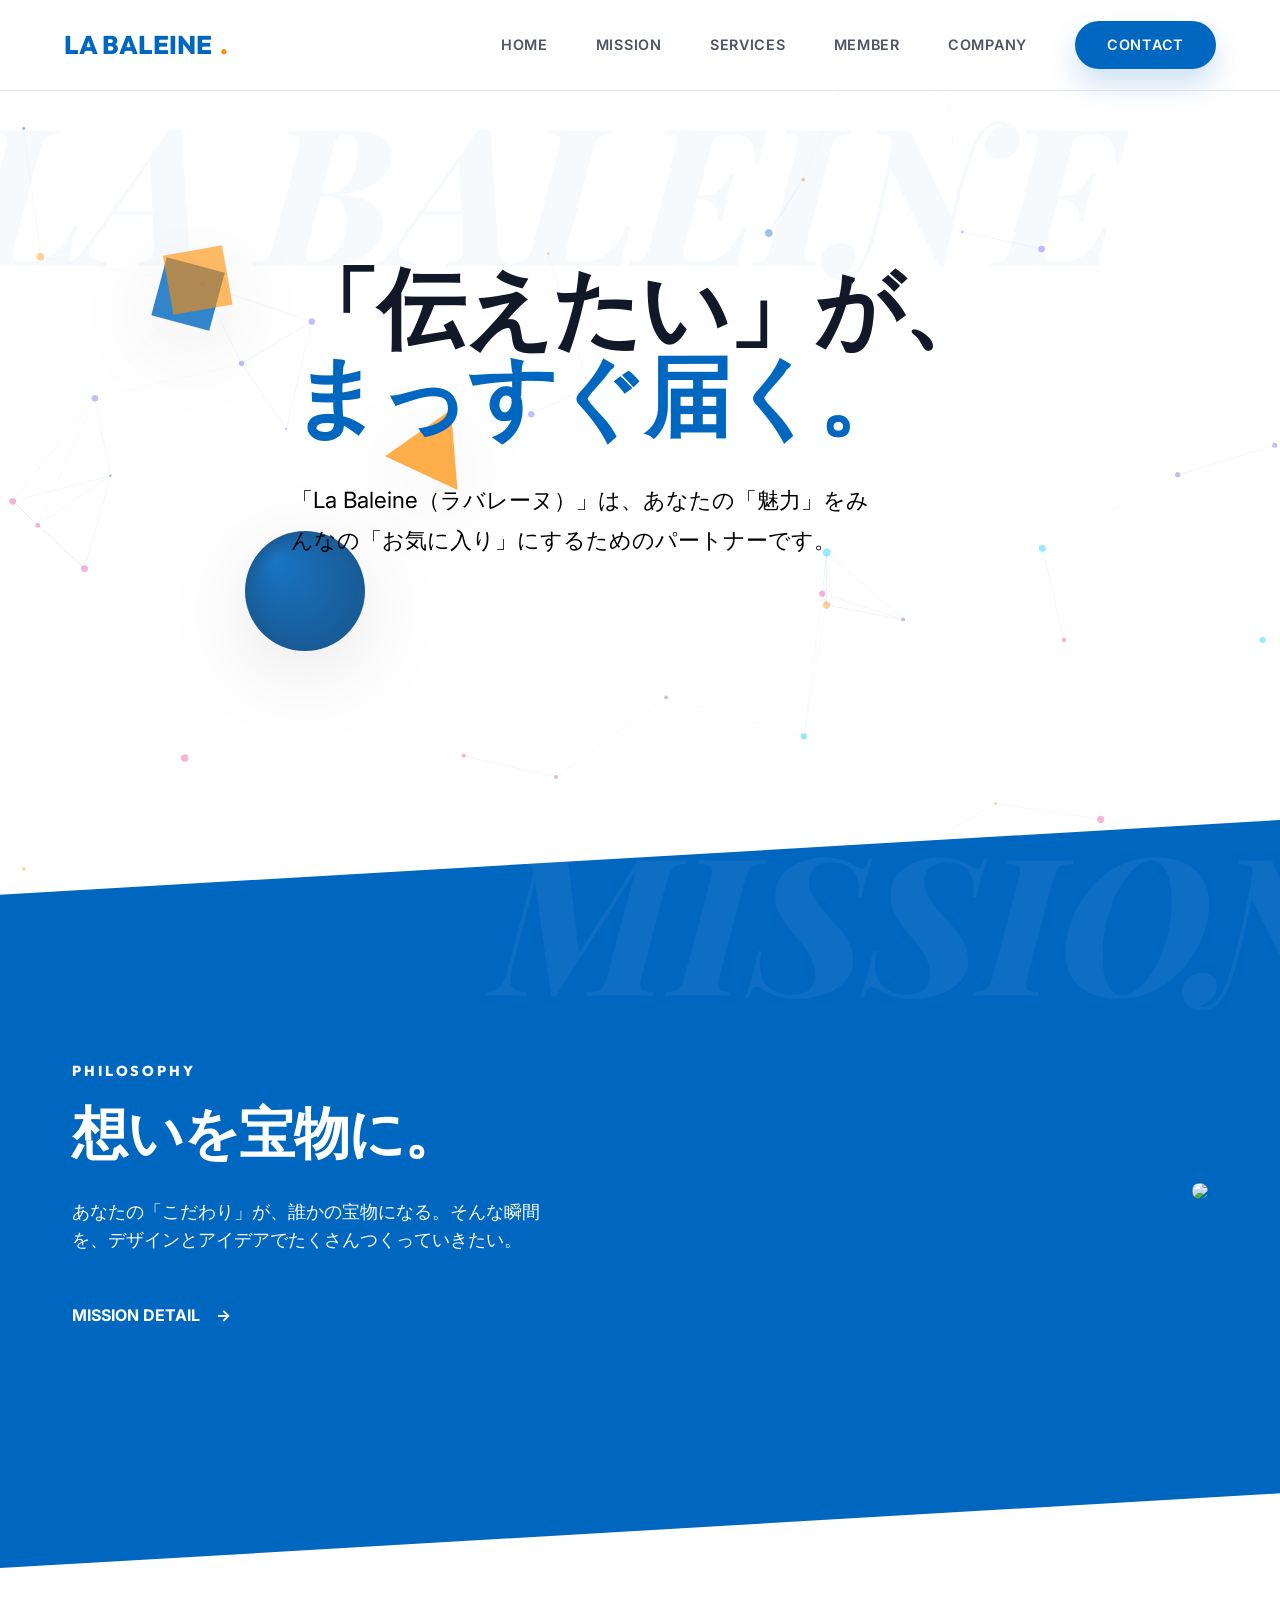
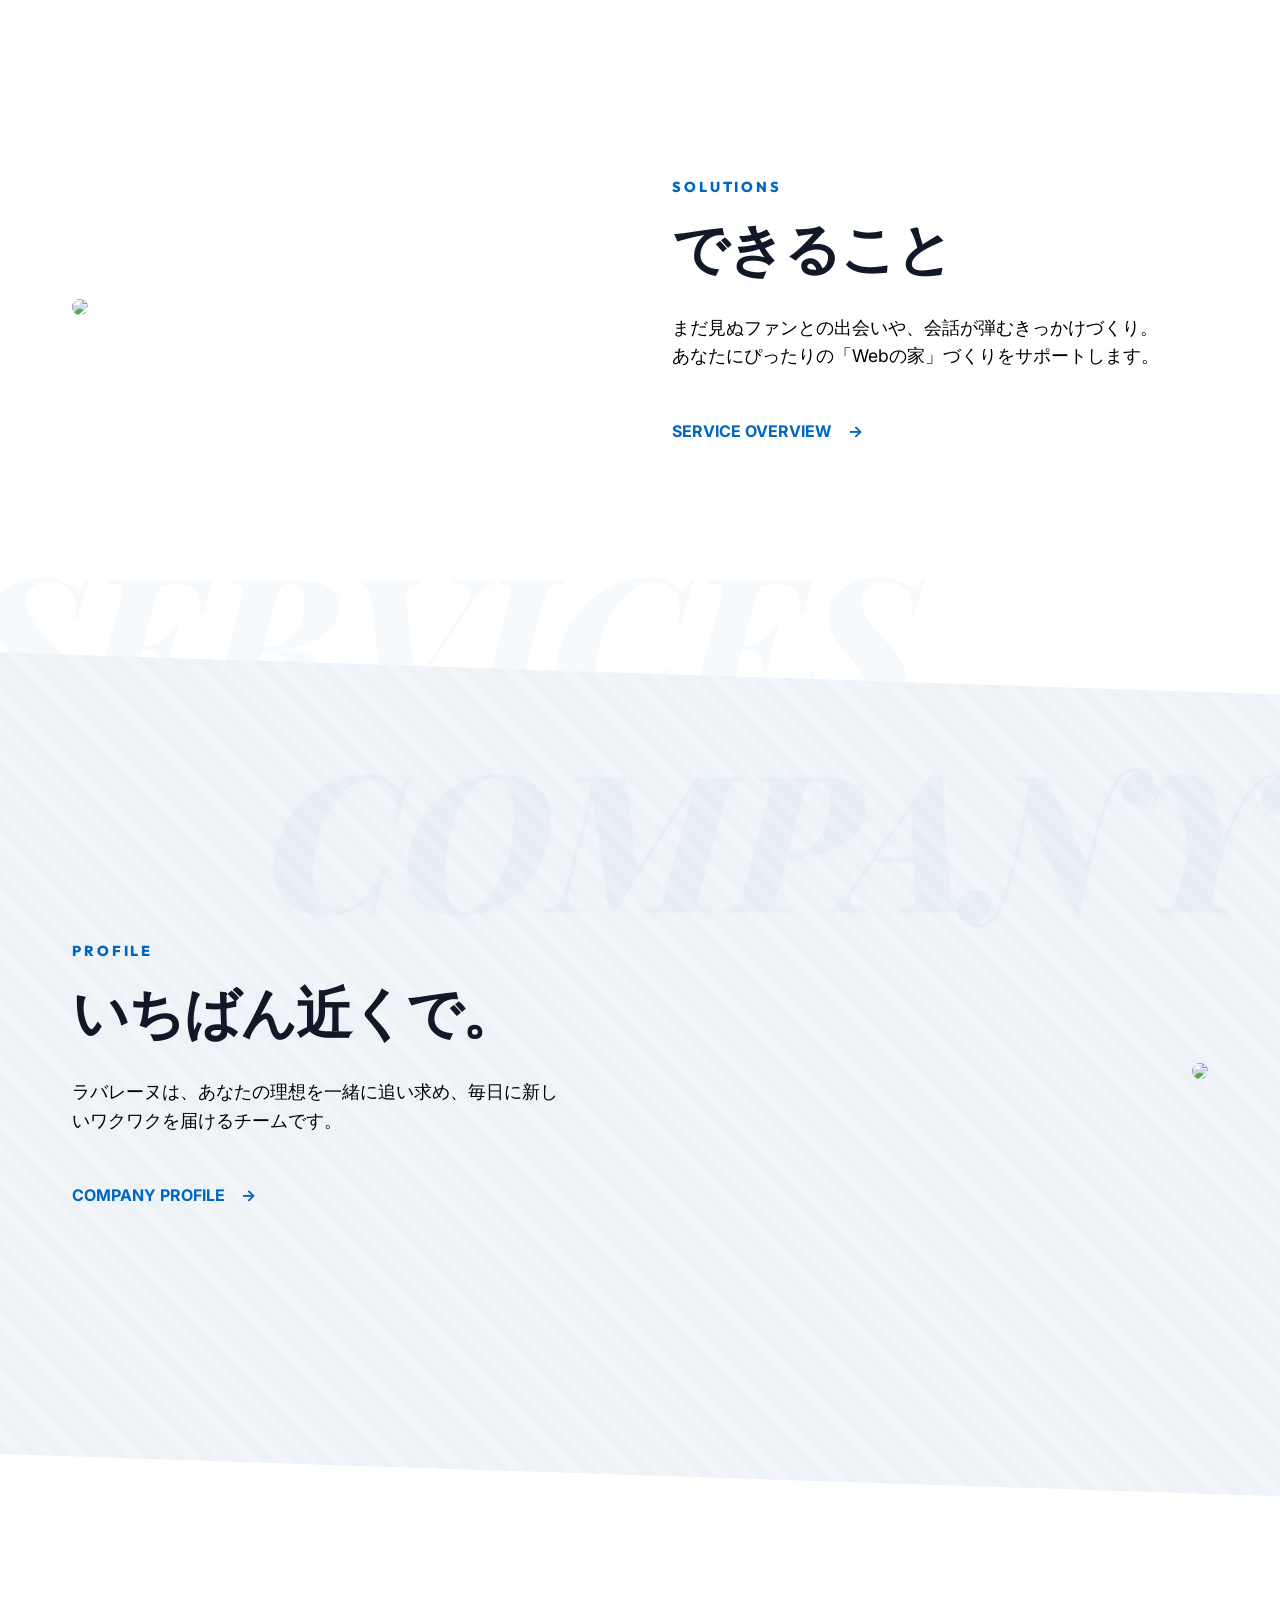
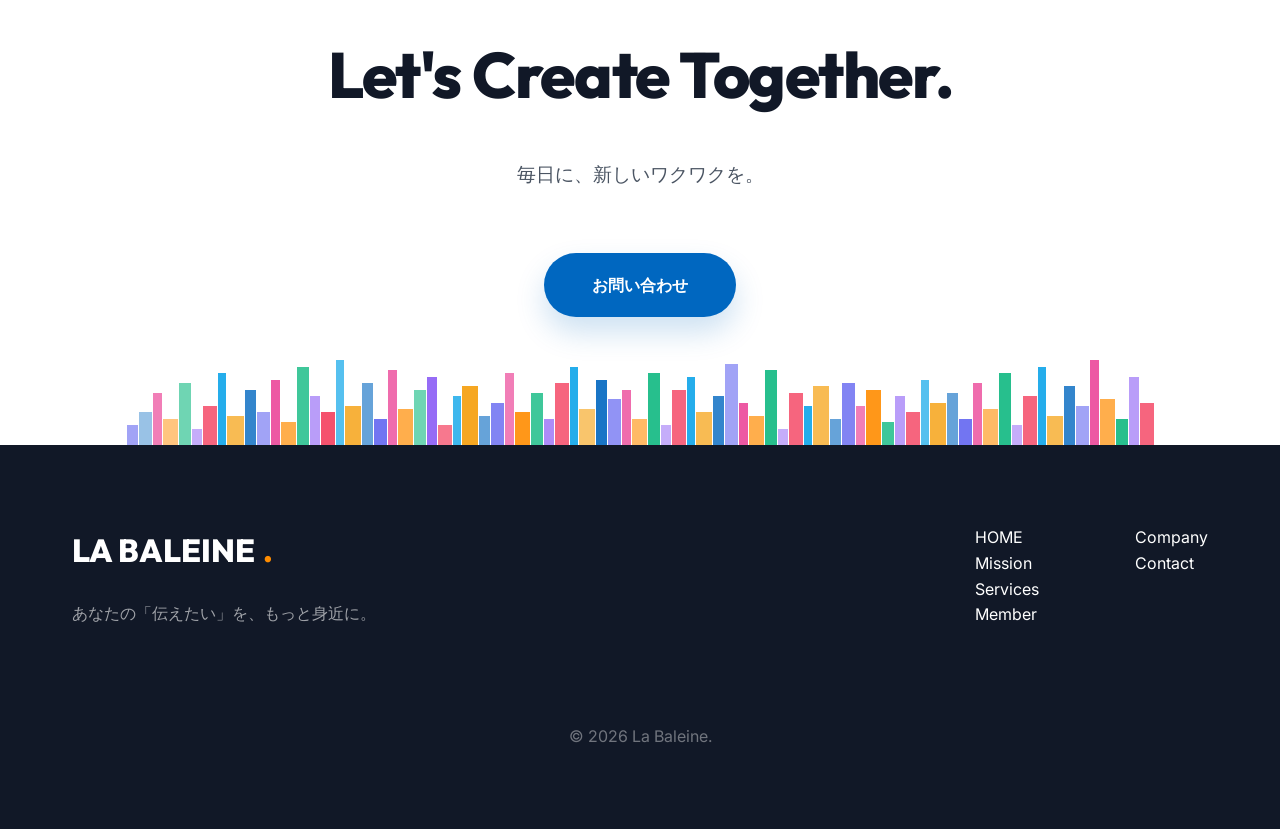
==== commit eebeb937: "整理" ====
--- a/index.html
+++ b/index.html
@@ -22,6 +22,7 @@
                 <li><a href="index.html">HOME</a></li>
                 <li><a href="mission.html">Mission</a></li>
                 <li><a href="services.html">Services</a></li>
+                <li><a href="member.html">Member</a></li>
                 <li><a href="company.html">Company</a></li>
                 <li><a href="contact.html" class="btn btn-primary" style="padding: 0.8rem 2rem;">Contact</a></li>
             </ul>
@@ -250,6 +251,7 @@
                         <li><a href="index.html" style="color: #ffffff; text-decoration: none;">HOME</a></li>
                         <li><a href="mission.html" style="color: #ffffff; text-decoration: none;">Mission</a></li>
                         <li><a href="services.html" style="color: #ffffff; text-decoration: none;">Services</a></li>
+                        <li><a href="member.html" style="color: #ffffff; text-decoration: none;">Member</a></li>
                     </ul>
                     <ul style="list-style: none;">
                         <li><a href="company.html" style="color: #ffffff; text-decoration: none;">Company</a></li>
--- a/style.css
+++ b/style.css
@@ -690,10 +690,9 @@
 
 .promises-row {
     display: flex;
-    gap: 3rem;
     justify-content: center;
+    align-items: center;
     margin-top: 5rem;
-    flex-wrap: wrap;
 }
 
 .promise-item {
@@ -701,38 +700,133 @@
     flex-direction: column;
     align-items: center;
     text-align: center;
-    flex: 1;
-    min-width: 200px;
-    max-width: 260px;
-}
+    position: relative;
+}
+
+.promise-item:nth-child(1) { z-index: 2; }
+.promise-item:nth-child(2) { z-index: 3; margin-left: -70px; margin-right: -70px; }
+.promise-item:nth-child(3) { z-index: 1; }
 
 .promise-circle {
-    width: 160px;
-    height: 160px;
+    width: 280px;
+    height: 280px;
     border-radius: 50%;
     display: flex;
     flex-direction: column;
     align-items: center;
     justify-content: center;
-    margin-bottom: 1.8rem;
-    box-shadow: 0 8px 30px rgba(0, 0, 0, 0.12);
+    box-shadow: 0 10px 40px rgba(0, 0, 0, 0.18);
     flex-shrink: 0;
+    padding: 2.5rem;
+    opacity: 0.93;
 }
 
 .promise-num {
     font-family: 'Outfit', sans-serif;
-    font-size: 2rem;
+    font-size: 1.8rem;
     font-weight: 800;
     color: #ffffff;
     line-height: 1;
-    margin-bottom: 0.2rem;
+    margin-bottom: 0.8rem;
 }
 
 .promise-text {
-    font-size: 1rem;
+    font-size: 0.9rem;
     font-weight: 600;
+    color: #ffffff;
+    line-height: 1.7;
+}
+
+/* Member Section */
+.member-section {
+    padding: 10rem 0;
+    background: #ffffff;
+}
+
+.member-heading {
+    font-size: 3.5rem;
+    font-weight: 800;
+    color: var(--brand-blue);
+    text-align: center;
+    margin-bottom: 7rem;
+    letter-spacing: 0.05em;
+}
+
+.member-card {
+    display: flex;
+    align-items: center;
+    gap: 6rem;
+    margin-bottom: 8rem;
+}
+
+.member-card:last-child {
+    margin-bottom: 0;
+}
+
+.member-card--reverse {
+    flex-direction: row-reverse;
+}
+
+.member-img-wrap {
+    flex: 0 0 380px;
+    border-radius: 20px;
+    overflow: hidden;
+    box-shadow: var(--shadow-lg);
+}
+
+.member-img-wrap img {
+    width: 100%;
+    height: 420px;
+    object-fit: cover;
+    display: block;
+}
+
+.member-info {
+    flex: 1;
+    min-width: 0;
+}
+
+.member-role {
+    font-size: 0.85rem;
+    font-weight: 700;
+    letter-spacing: 0.15em;
+    text-transform: uppercase;
+    color: var(--accent-orange);
+    display: block;
+    margin-bottom: 1rem;
+}
+
+.member-name {
+    font-size: 2.2rem;
+    font-weight: 800;
     color: var(--text-primary);
-    line-height: 1.7;
+    margin-bottom: 1.8rem;
+}
+
+.member-bio {
+    font-size: 1.05rem;
+    line-height: 2;
+    color: #555;
+}
+
+.member-details {
+    margin-top: 2rem;
+    display: grid;
+    grid-template-columns: auto 1fr;
+    gap: 0.5rem 1rem;
+}
+
+.member-details dt {
+    font-size: 0.9rem;
+    font-weight: 700;
+    color: var(--brand-blue);
+    white-space: nowrap;
+}
+
+.member-details dd {
+    font-size: 0.9rem;
+    color: #555;
+    margin: 0;
 }
 
 /* ============================================
@@ -808,17 +902,49 @@
     }
 
     .promises-row {
-        gap: 2rem;
         margin-top: 3rem;
     }
 
+    .promise-item:nth-child(2) {
+        margin-left: -50px;
+        margin-right: -50px;
+    }
+
     .promise-circle {
-        width: 130px;
-        height: 130px;
+        width: 200px;
+        height: 200px;
+        padding: 1.8rem;
     }
 
     .promise-num {
-        font-size: 1.6rem;
+        font-size: 1.4rem;
+    }
+
+    .promise-text {
+        font-size: 0.78rem;
+    }
+
+    .member-section {
+        padding: 6rem 0;
+    }
+
+    .member-card {
+        flex-direction: column !important;
+        gap: 2.5rem;
+        margin-bottom: 5rem;
+    }
+
+    .member-img-wrap {
+        flex: none;
+        width: 100%;
+    }
+
+    .member-img-wrap img {
+        height: 300px;
+    }
+
+    .member-name {
+        font-size: 1.8rem;
     }
 }
 
@@ -862,11 +988,16 @@
     .promises-row {
         flex-direction: column;
         align-items: center;
-        gap: 2.5rem;
-    }
-
-    .promise-item {
-        max-width: 100%;
-        width: 100%;
+        gap: 2rem;
+    }
+
+    .promise-item:nth-child(2) {
+        margin-left: 0;
+        margin-right: 0;
+    }
+
+    .promise-circle {
+        width: 200px;
+        height: 200px;
     }
 }
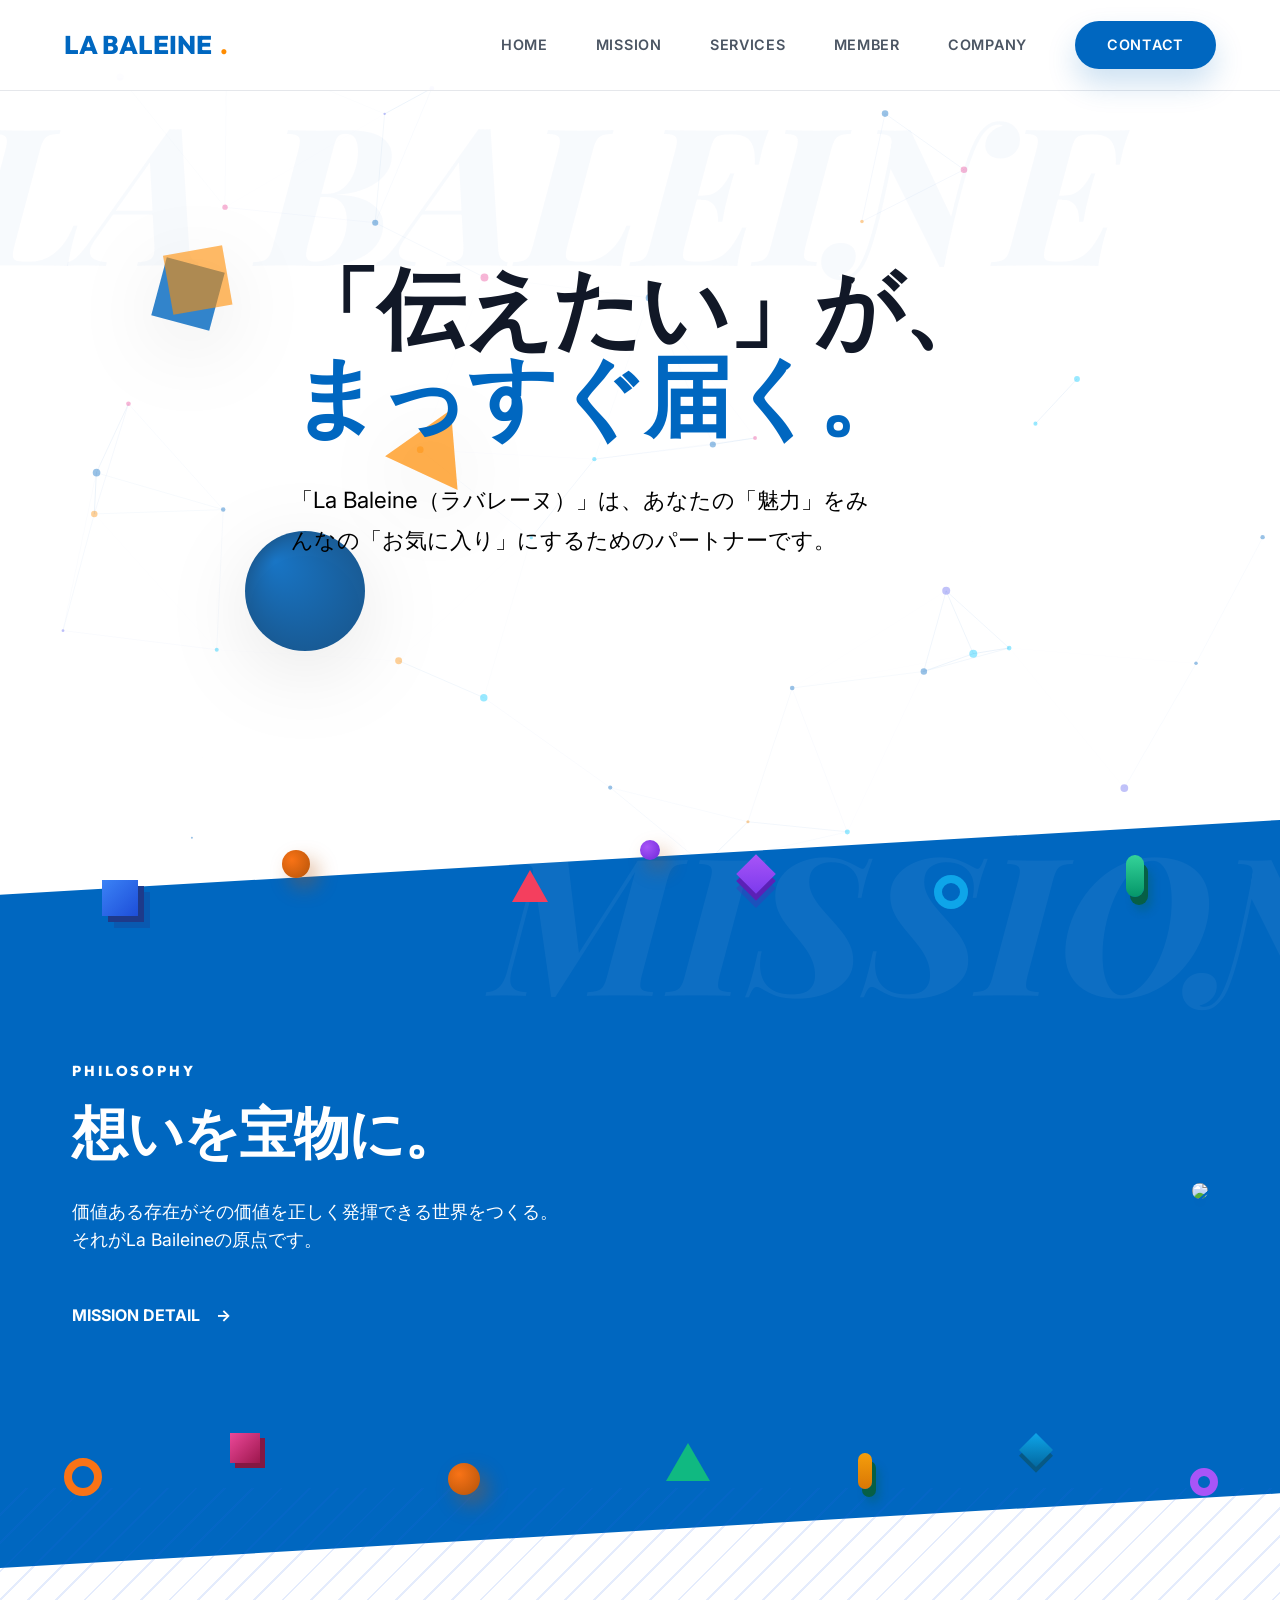
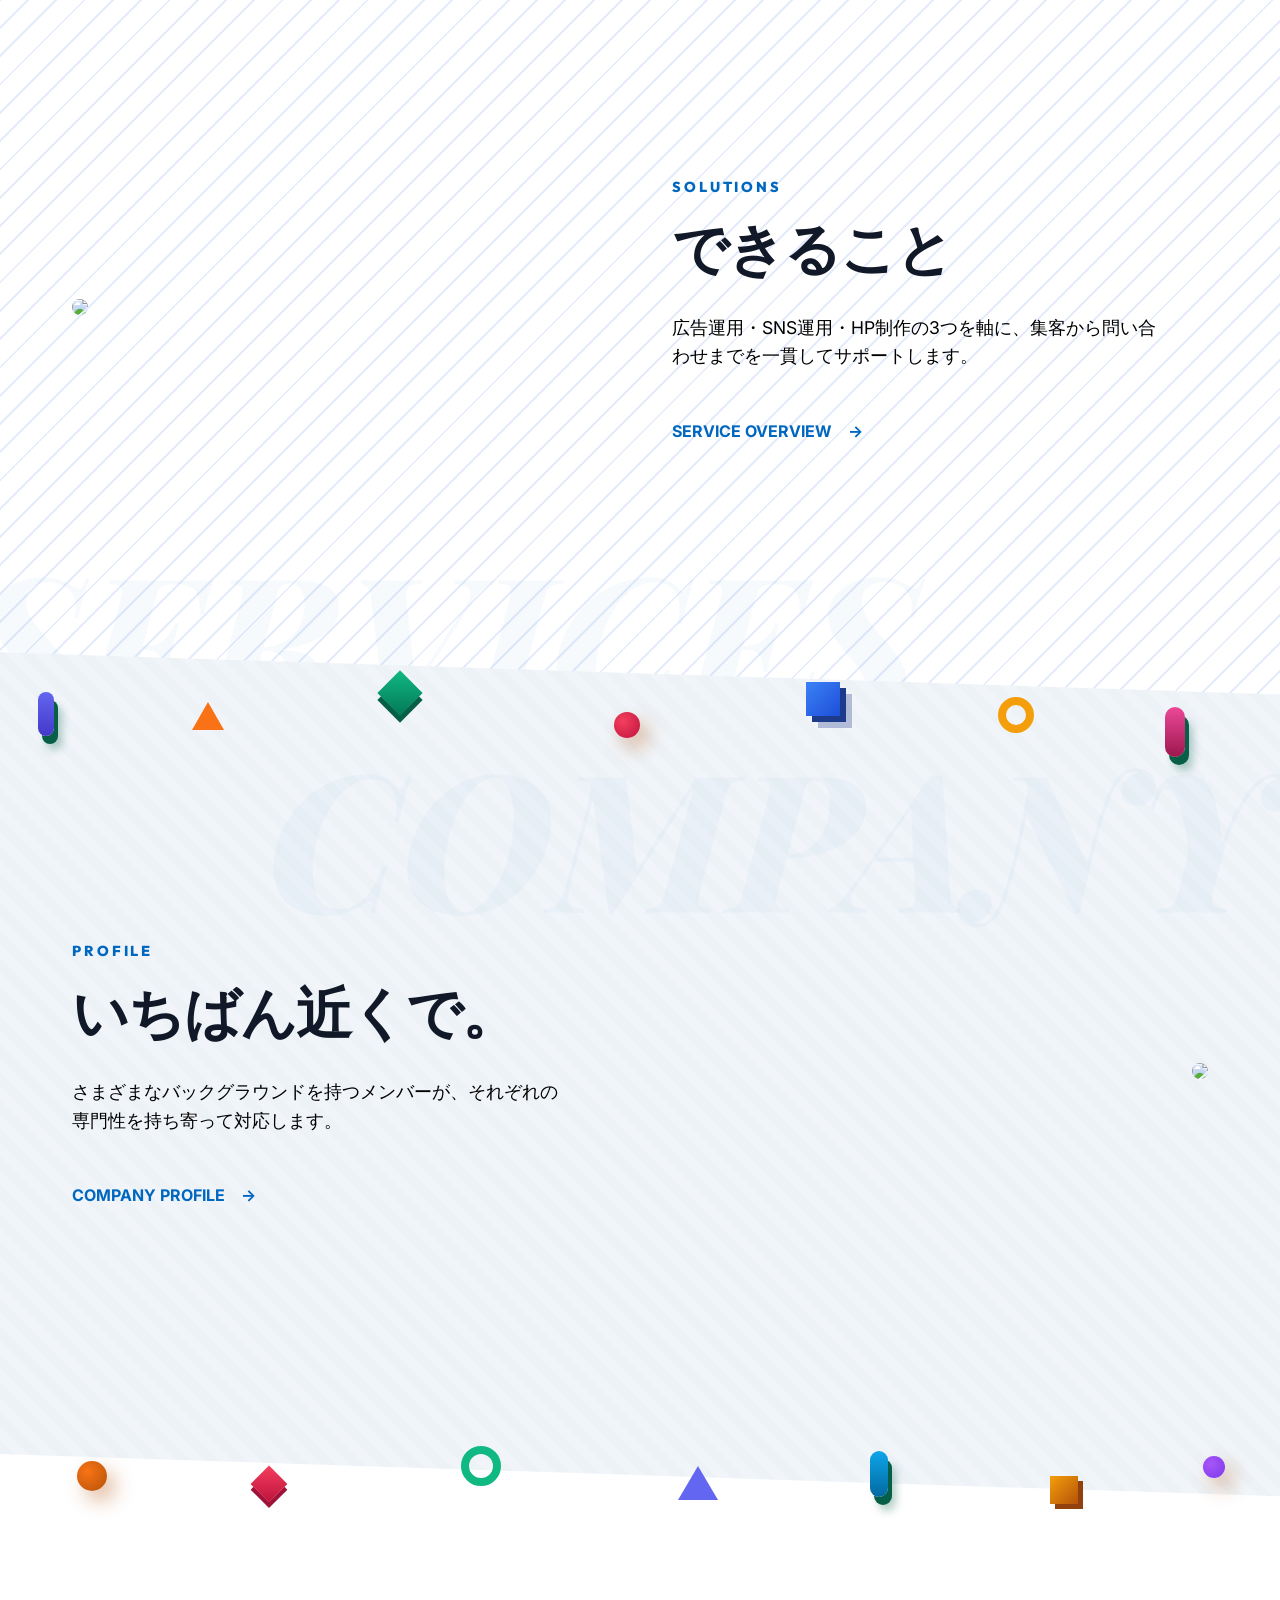
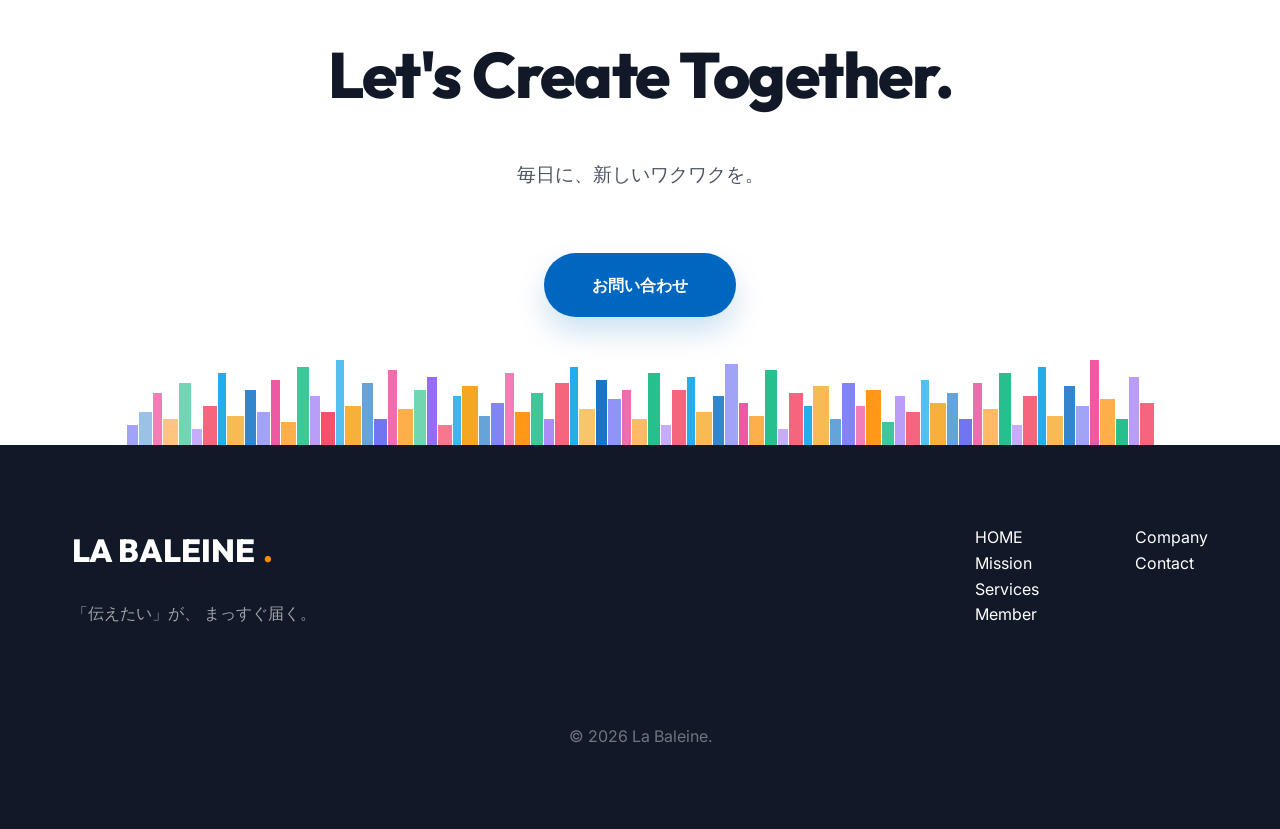
==== commit 07c4082f: "テキスト修正" ====
--- a/index.html
+++ b/index.html
@@ -4,7 +4,8 @@
 <head>
     <meta charset="UTF-8">
     <meta name="viewport" content="width=device-width, initial-scale=1.0">
-    <title>La Baleine | あなたの「伝えたい」を、もっと身近に。</title>
+    <title>La Baleine | 「伝えたい」が、
+まっすぐ届く。</title>
     <meta name="description" content="ラバレーヌは、あなたの「こだわり」や「想い」を、たくさんの人に届けるお手伝いをします。広告、SNS、Webサイト制作まで、いちばん近くで寄り添うパートナーです。">
     <link rel="stylesheet" href="style.css">
 </head>
@@ -83,6 +84,17 @@
             </div>
         </section>
 
+        <!-- Scatter 1: Hero → Mission -->
+        <div class="scatter-shapes">
+            <div class="s3d s3d-cube"    style="left:8%;  top:-20px; width:36px; height:36px; animation-delay:0s;"></div>
+            <div class="s3d s3d-sphere"  style="left:22%; top:-50px; width:28px; height:28px; animation-delay:-2s;"></div>
+            <div class="s3d s3d-tri"     style="left:40%; top:-30px; border-left:18px solid transparent; border-right:18px solid transparent; border-bottom:32px solid #f43f5e; animation-delay:-4s;"></div>
+            <div class="s3d s3d-diamond" style="left:58%; top:-40px; width:28px; height:28px; animation-delay:-1s;"></div>
+            <div class="s3d s3d-ring"    style="left:73%; top:-25px; width:34px; height:34px; border-color:#0ea5e9; animation-delay:-3s;"></div>
+            <div class="s3d s3d-pill"    style="left:88%; top:-45px; width:18px; height:42px; animation-delay:-5s;"></div>
+            <div class="s3d s3d-sphere"  style="left:50%; top:-60px; width:20px; height:20px; background:radial-gradient(circle at 35% 35%,#a855f7,#6d28d9); animation-delay:-1.5s;"></div>
+        </div>
+
         <!-- Mission Portal Section -->
         <section class="portal-section section-slanted reveal" onclick="location.href='mission.html'">
             <div class="deco-text" style="top: 0; right: -5rem;">MISSION</div>
@@ -92,7 +104,7 @@
                         <span class="portal-label" style="color: #ffffff;">PHILOSOPHY</span>
                         <h2 class="portal-title">想いを宝物に。</h2>
                         <p class="portal-desc" style="color: #ffffff;">
-                            あなたの「こだわり」が、誰かの宝物になる。そんな瞬間を、デザインとアイデアでたくさんつくっていきたい。</p>
+                            価値ある存在がその価値を正しく発揮できる世界をつくる。それがLa Baileineの原点です。</p>
                         <div class="portal-btn" style="color: #ffffff;">MISSION DETAIL</div>
                     </div>
                     <div style="flex: 1; text-align: right;">
@@ -103,15 +115,26 @@
             </div>
         </section>
 
+        <!-- Scatter 2: Mission → Services -->
+        <div class="scatter-shapes">
+            <div class="s3d s3d-ring"    style="left:5%;  top:-30px; width:38px; height:38px; border-color:#f97316; animation-delay:-2s;"></div>
+            <div class="s3d s3d-cube"    style="left:18%; top:-55px; width:30px; height:30px; background:linear-gradient(135deg,#ec4899,#9d174d); box-shadow:5px 5px 0 #831843; animation-delay:-4s;"></div>
+            <div class="s3d s3d-sphere"  style="left:35%; top:-25px; width:32px; height:32px; animation-delay:-1s;"></div>
+            <div class="s3d s3d-tri"     style="left:52%; top:-45px; border-left:22px solid transparent; border-right:22px solid transparent; border-bottom:38px solid #10b981; animation-delay:-3s;"></div>
+            <div class="s3d s3d-pill"    style="left:67%; top:-35px; width:14px; height:36px; background:linear-gradient(180deg,#f59e0b,#d97706); animation-delay:-5s;"></div>
+            <div class="s3d s3d-diamond" style="left:80%; top:-50px; width:24px; height:24px; background:linear-gradient(135deg,#0ea5e9,#0369a1); box-shadow:4px 4px 0 #075985; animation-delay:0s;"></div>
+            <div class="s3d s3d-ring"    style="left:93%; top:-20px; width:28px; height:28px; border-color:#a855f7; animation-delay:-2.5s;"></div>
+        </div>
+
         <!-- Services Portal Section -->
-        <section class="portal-section reveal" onclick="location.href='services.html'" style="padding: 18rem 0;">
+        <section class="portal-section reveal" onclick="location.href='services.html'" style="padding: 18rem 0; background: repeating-linear-gradient(135deg, transparent, transparent 18px, rgba(37, 99, 235, 0.12) 18px, rgba(37, 99, 235, 0.12) 20px);">
             <div class="deco-text" style="bottom: 0; left: -2rem;">SERVICES</div>
             <div class="container">
                 <div class="portal-content" style="flex-direction: row-reverse;">
                     <div class="portal-text">
                         <span class="portal-label">SOLUTIONS</span>
                         <h2 class="portal-title">できること</h2>
-                        <p class="portal-desc">まだ見ぬファンとの出会いや、会話が弾むきっかけづくり。あなたにぴったりの「Webの家」づくりをサポートします。</p>
+                        <p class="portal-desc">広告運用・SNS運用・HP制作の3つを軸に、集客から問い合わせまでを一貫してサポートします。</p>
                         <div class="portal-btn">SERVICE OVERVIEW</div>
                     </div>
                     <div style="flex: 1; text-align: left;">
@@ -121,6 +144,17 @@
                 </div>
             </div>
         </section>
+
+        <!-- Scatter 3: Services → Company -->
+        <div class="scatter-shapes">
+            <div class="s3d s3d-pill"    style="left:3%;  top:-40px; width:16px; height:44px; background:linear-gradient(180deg,#6366f1,#4338ca); animation-delay:-1s;"></div>
+            <div class="s3d s3d-tri"     style="left:15%; top:-30px; border-left:16px solid transparent; border-right:16px solid transparent; border-bottom:28px solid #f97316; animation-delay:-3s;"></div>
+            <div class="s3d s3d-diamond" style="left:30%; top:-55px; width:32px; height:32px; background:linear-gradient(135deg,#10b981,#047857); box-shadow:5px 5px 0 #065f46; animation-delay:-5s;"></div>
+            <div class="s3d s3d-sphere"  style="left:48%; top:-20px; width:26px; height:26px; background:radial-gradient(circle at 35% 35%,#f43f5e,#be123c); animation-delay:-2s;"></div>
+            <div class="s3d s3d-cube"    style="left:63%; top:-50px; width:34px; height:34px; animation-delay:-4s;"></div>
+            <div class="s3d s3d-ring"    style="left:78%; top:-35px; width:36px; height:36px; border-color:#f59e0b; animation-delay:0s;"></div>
+            <div class="s3d s3d-pill"    style="left:91%; top:-25px; width:20px; height:50px; background:linear-gradient(180deg,#ec4899,#9d174d); animation-delay:-1.5s;"></div>
+        </div>
 
         <!-- Company Portal Section -->
         <section class="portal-section reveal" onclick="location.href='company.html'"
@@ -131,7 +165,7 @@
                     <div class="portal-text">
                         <span class="portal-label">PROFILE</span>
                         <h2 class="portal-title">いちばん近くで。</h2>
-                        <p class="portal-desc">ラバレーヌは、あなたの理想を一緒に追い求め、毎日に新しいワクワクを届けるチームです。</p>
+                        <p class="portal-desc">さまざまなバックグラウンドを持つメンバーが、それぞれの専門性を持ち寄って対応します。</p>
                         <div class="portal-btn">COMPANY PROFILE</div>
                     </div>
                     <div style="flex: 1; text-align: right;">
@@ -141,6 +175,17 @@
                 </div>
             </div>
         </section>
+
+        <!-- Scatter 4: Company → Contact -->
+        <div class="scatter-shapes">
+            <div class="s3d s3d-sphere"  style="left:6%;  top:-35px; width:30px; height:30px; animation-delay:-3s;"></div>
+            <div class="s3d s3d-diamond" style="left:20%; top:-25px; width:26px; height:26px; background:linear-gradient(135deg,#f43f5e,#be123c); box-shadow:4px 4px 0 #9f1239; animation-delay:-1s;"></div>
+            <div class="s3d s3d-ring"    style="left:36%; top:-50px; width:40px; height:40px; border-color:#10b981; animation-delay:-4s;"></div>
+            <div class="s3d s3d-tri"     style="left:53%; top:-30px; border-left:20px solid transparent; border-right:20px solid transparent; border-bottom:34px solid #6366f1; animation-delay:-2s;"></div>
+            <div class="s3d s3d-pill"    style="left:68%; top:-45px; width:18px; height:46px; background:linear-gradient(180deg,#0ea5e9,#0369a1); animation-delay:-5s;"></div>
+            <div class="s3d s3d-cube"    style="left:82%; top:-20px; width:28px; height:28px; background:linear-gradient(135deg,#f59e0b,#b45309); box-shadow:5px 5px 0 #92400e; animation-delay:0s;"></div>
+            <div class="s3d s3d-sphere"  style="left:94%; top:-40px; width:22px; height:22px; background:radial-gradient(circle at 35% 35%,#a855f7,#7c3aed); animation-delay:-2.5s;"></div>
+        </div>
 
         <!-- Contact CTA -->
         <section id="contact" style="padding: 8rem 0; position: relative;">
@@ -244,7 +289,8 @@
                 <div>
                     <a href="index.html" class="logo" style="color: #ffffff; font-size: 2rem;">LA
                         BALEINE<span>.</span></a>
-                    <p style="margin-top: 1.5rem; color: rgba(255,255,255,0.6);">あなたの「伝えたい」を、もっと身近に。</p>
+                    <p style="margin-top: 1.5rem; color: rgba(255,255,255,0.6);">「伝えたい」が、
+まっすぐ届く。</p>
                 </div>
                 <div style="display: flex; gap: 6rem;">
                     <ul style="list-style: none;">
--- a/style.css
+++ b/style.css
@@ -273,6 +273,92 @@
     }
 }
 
+/* ===== Scattered 3D Shapes ===== */
+.scatter-shapes {
+    position: relative;
+    height: 0;
+    overflow: visible;
+    pointer-events: none;
+    z-index: 5;
+}
+
+.s3d {
+    position: absolute;
+    animation: float3d 7s ease-in-out infinite;
+}
+
+@keyframes float3d {
+    0%, 100% { transform: translate(0, 0) rotate(0deg) scale(1); }
+    25%       { transform: translate(12px, -25px) rotate(20deg) scale(1.05); }
+    50%       { transform: translate(-8px, -15px) rotate(-10deg) scale(0.95); }
+    75%       { transform: translate(18px, 10px) rotate(15deg) scale(1.02); }
+}
+
+@keyframes spin3d {
+    0%   { transform: rotateX(0deg) rotateY(0deg) rotateZ(0deg); }
+    100% { transform: rotateX(360deg) rotateY(180deg) rotateZ(90deg); }
+}
+
+@keyframes pulse3d {
+    0%, 100% { transform: scale(1) rotate(0deg); opacity: 0.9; }
+    50%       { transform: scale(1.2) rotate(180deg); opacity: 0.6; }
+}
+
+@keyframes drift {
+    0%, 100% { transform: translateY(0) translateX(0) rotate(0deg); }
+    33%       { transform: translateY(-30px) translateX(15px) rotate(30deg); }
+    66%       { transform: translateY(10px) translateX(-20px) rotate(-20deg); }
+}
+
+/* cube */
+.s3d-cube {
+    width: 40px; height: 40px;
+    background: linear-gradient(135deg, #3b82f6, #1d4ed8);
+    box-shadow: 6px 6px 0 #1e3a8a, 12px 12px 0 rgba(30,58,138,0.3);
+    animation: float3d 8s ease-in-out infinite;
+}
+
+/* sphere */
+.s3d-sphere {
+    border-radius: 50%;
+    background: radial-gradient(circle at 35% 35%, #f97316, #b45309);
+    box-shadow: 8px 10px 20px rgba(180,83,9,0.4);
+    animation: pulse3d 5s ease-in-out infinite;
+}
+
+/* triangle */
+.s3d-tri {
+    width: 0; height: 0;
+    background: transparent !important;
+    box-shadow: none !important;
+    animation: drift 9s ease-in-out infinite;
+}
+
+/* diamond */
+.s3d-diamond {
+    transform: rotate(45deg);
+    background: linear-gradient(135deg, #a855f7, #7c3aed);
+    box-shadow: 5px 5px 0 #5b21b6, 10px 10px 0 rgba(91,33,182,0.3);
+    animation: float3d 6s ease-in-out infinite;
+}
+
+/* donut (ring) */
+.s3d-ring {
+    border-radius: 50%;
+    background: transparent;
+    border-width: 8px;
+    border-style: solid;
+    animation: drift 7s ease-in-out infinite;
+}
+
+/* cylinder-like pill */
+.s3d-pill {
+    border-radius: 100px;
+    background: linear-gradient(180deg, #34d399, #059669);
+    box-shadow: 4px 8px 0 #065f46, 8px 14px 8px rgba(6,95,70,0.3);
+    animation: float3d 10s ease-in-out infinite;
+}
+
 .hero h1 {
     font-size: 5.5rem;
     line-height: 1;
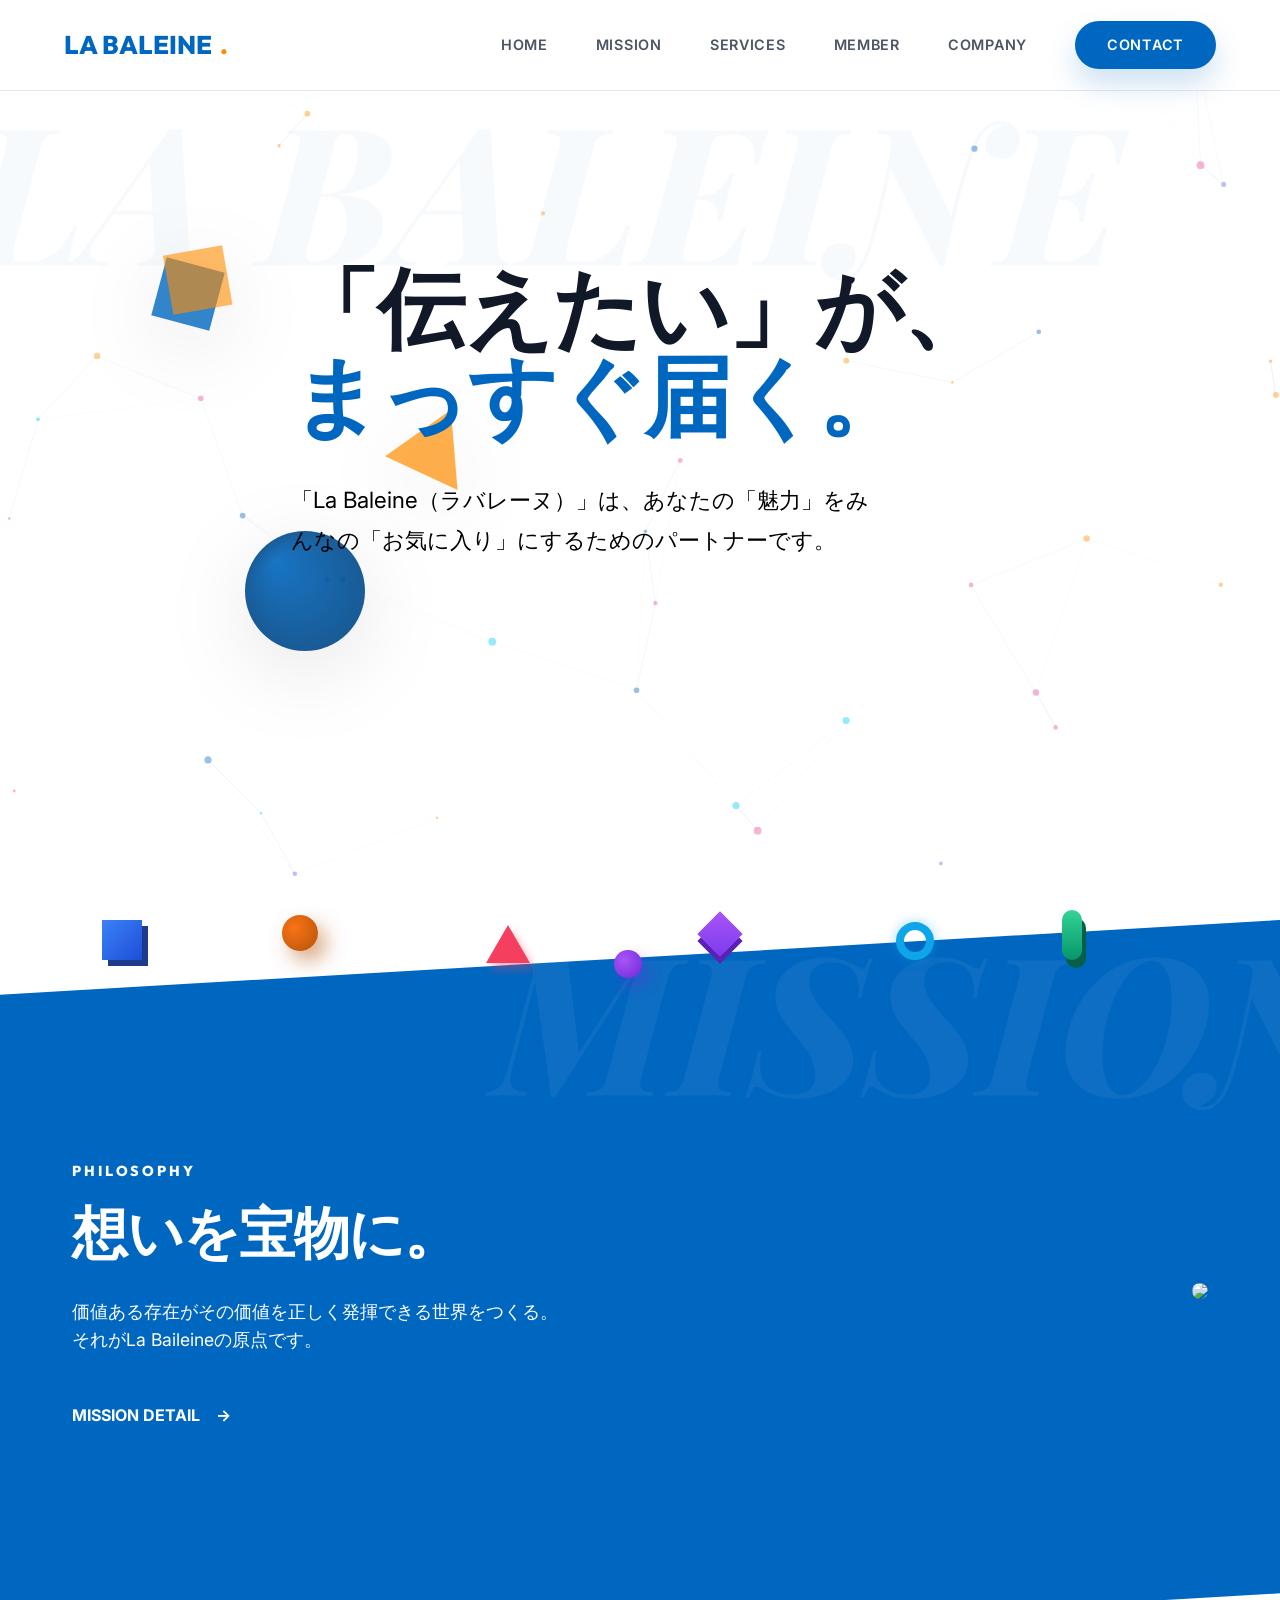
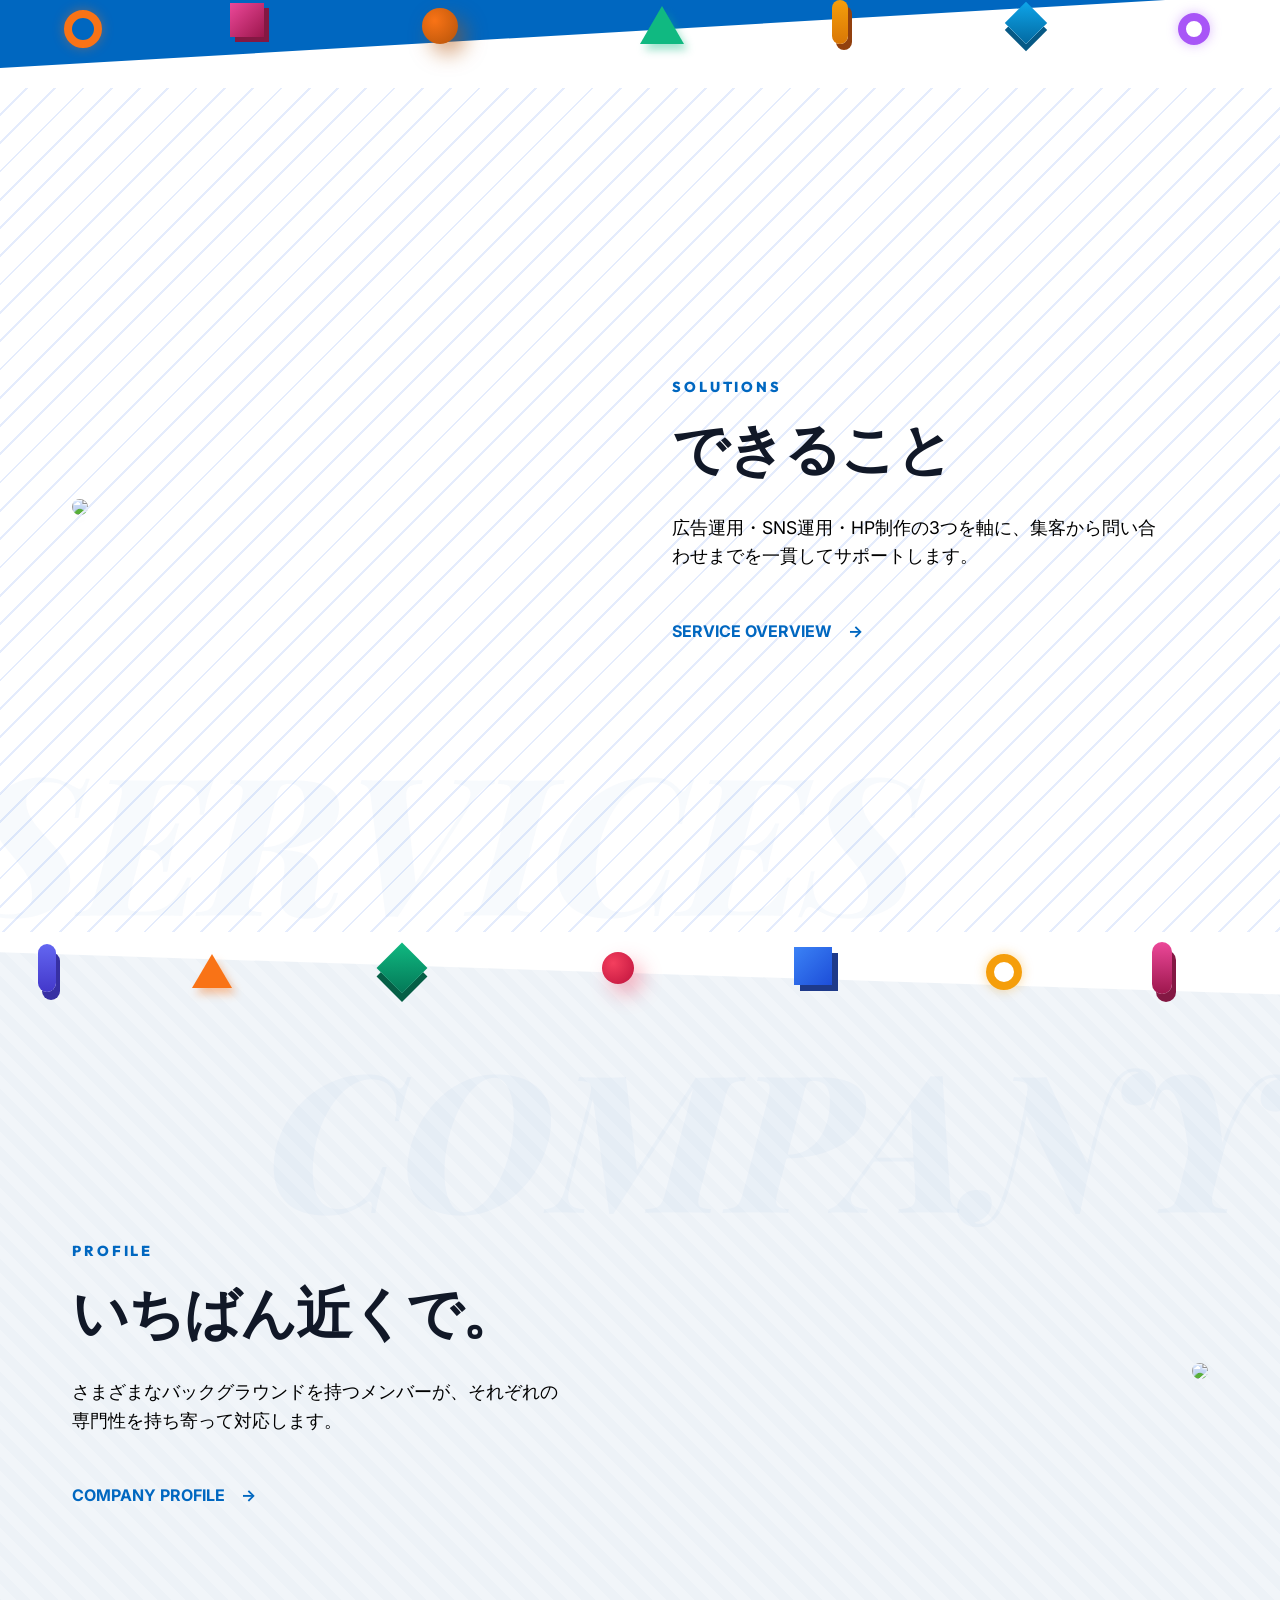
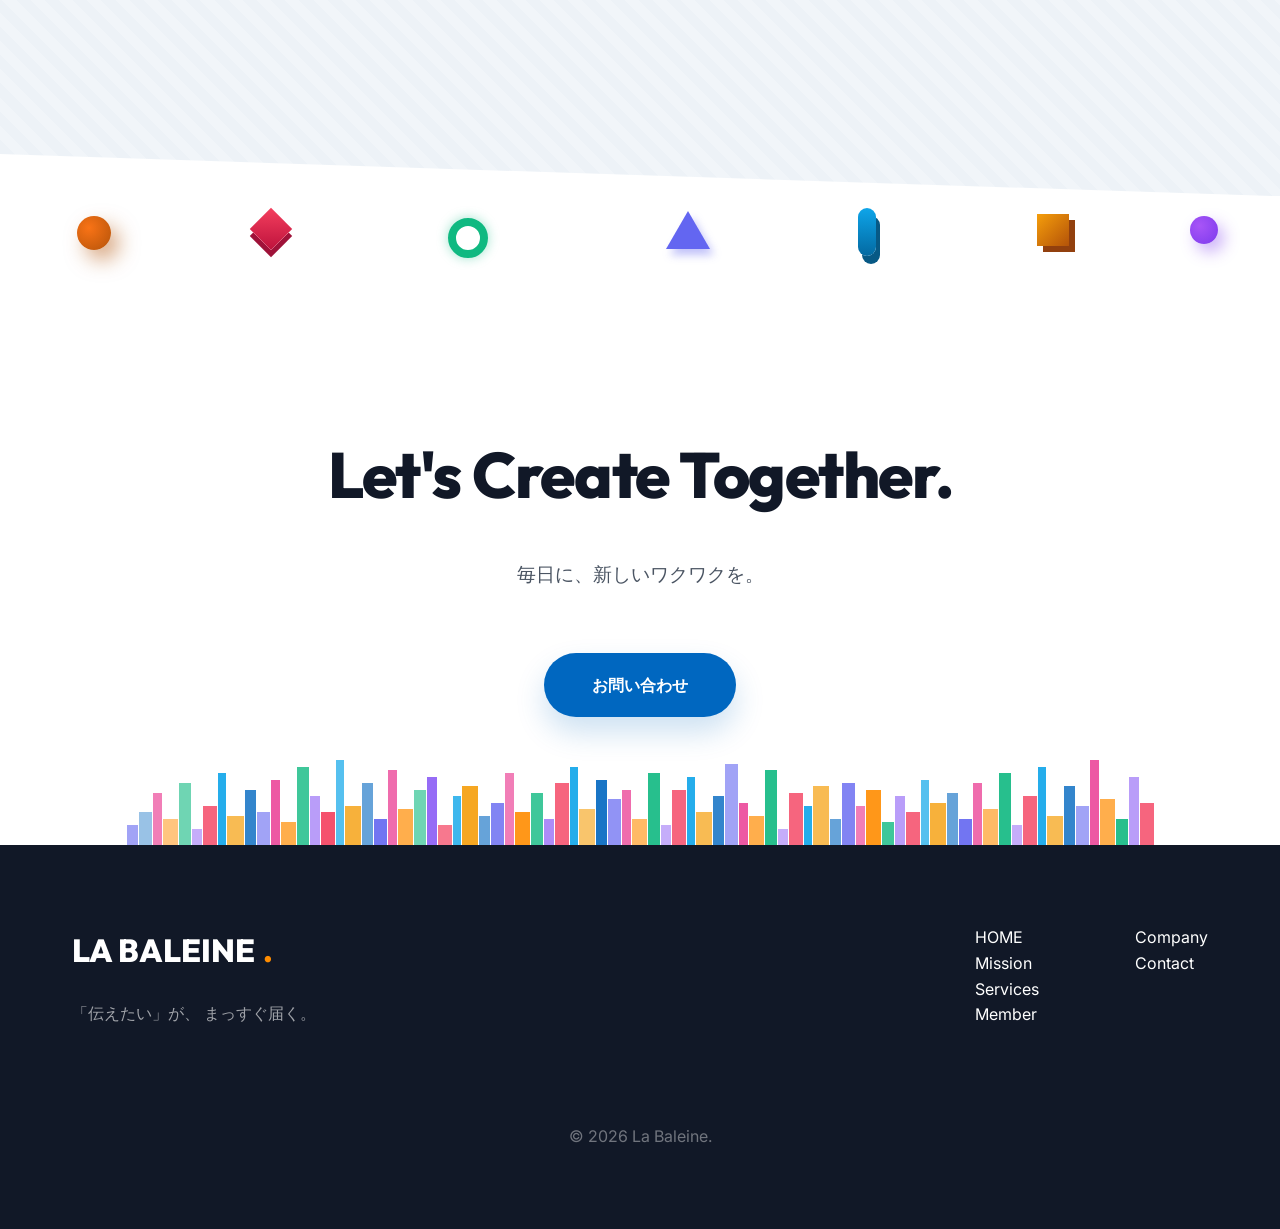
==== commit 310e419b: "セクション間の図形ふわふわ" ====
--- a/index.html
+++ b/index.html
@@ -85,14 +85,14 @@
         </section>
 
         <!-- Scatter 1: Hero → Mission -->
-        <div class="scatter-shapes">
-            <div class="s3d s3d-cube"    style="left:8%;  top:-20px; width:36px; height:36px; animation-delay:0s;"></div>
-            <div class="s3d s3d-sphere"  style="left:22%; top:-50px; width:28px; height:28px; animation-delay:-2s;"></div>
-            <div class="s3d s3d-tri"     style="left:40%; top:-30px; border-left:18px solid transparent; border-right:18px solid transparent; border-bottom:32px solid #f43f5e; animation-delay:-4s;"></div>
-            <div class="s3d s3d-diamond" style="left:58%; top:-40px; width:28px; height:28px; animation-delay:-1s;"></div>
-            <div class="s3d s3d-ring"    style="left:73%; top:-25px; width:34px; height:34px; border-color:#0ea5e9; animation-delay:-3s;"></div>
-            <div class="s3d s3d-pill"    style="left:88%; top:-45px; width:18px; height:42px; animation-delay:-5s;"></div>
-            <div class="s3d s3d-sphere"  style="left:50%; top:-60px; width:20px; height:20px; background:radial-gradient(circle at 35% 35%,#a855f7,#6d28d9); animation-delay:-1.5s;"></div>
+        <div style="position:relative; height:100px; width:100%; pointer-events:none; z-index:10;">
+            <div style="position:absolute; left:8%;  top:20px; width:40px; height:40px; background:linear-gradient(135deg,#3b82f6,#1d4ed8); box-shadow:6px 6px 0 #1e3a8a; animation:float3d 8s ease-in-out infinite; animation-delay:0s;"></div>
+            <div style="position:absolute; left:22%; top:15px; width:36px; height:36px; border-radius:50%; background:radial-gradient(circle at 35% 35%,#f97316,#b45309); box-shadow:8px 10px 20px rgba(180,83,9,0.5); animation:float3d 6s ease-in-out infinite; animation-delay:-2s;"></div>
+            <div style="position:absolute; left:38%; top:25px; width:0; height:0; border-left:22px solid transparent; border-right:22px solid transparent; border-bottom:38px solid #f43f5e; filter:drop-shadow(4px 6px 4px rgba(244,63,94,0.4)); animation:float3d 9s ease-in-out infinite; animation-delay:-4s;"></div>
+            <div style="position:absolute; left:55%; top:18px; width:32px; height:32px; background:linear-gradient(135deg,#a855f7,#7c3aed); box-shadow:5px 5px 0 #5b21b6; transform:rotate(45deg); animation:float3d 7s ease-in-out infinite; animation-delay:-1s;"></div>
+            <div style="position:absolute; left:70%; top:22px; width:38px; height:38px; border-radius:50%; border:8px solid #0ea5e9; box-shadow:0 0 12px rgba(14,165,233,0.4); animation:float3d 10s ease-in-out infinite; animation-delay:-3s;"></div>
+            <div style="position:absolute; left:83%; top:10px; width:20px; height:50px; border-radius:100px; background:linear-gradient(180deg,#34d399,#059669); box-shadow:4px 8px 0 #065f46; animation:float3d 8s ease-in-out infinite; animation-delay:-5s;"></div>
+            <div style="position:absolute; left:48%; top:50px; width:28px; height:28px; border-radius:50%; background:radial-gradient(circle at 35% 35%,#a855f7,#6d28d9); box-shadow:6px 8px 16px rgba(109,40,217,0.4); animation:float3d 7s ease-in-out infinite; animation-delay:-1.5s;"></div>
         </div>
 
         <!-- Mission Portal Section -->
@@ -116,14 +116,14 @@
         </section>
 
         <!-- Scatter 2: Mission → Services -->
-        <div class="scatter-shapes">
-            <div class="s3d s3d-ring"    style="left:5%;  top:-30px; width:38px; height:38px; border-color:#f97316; animation-delay:-2s;"></div>
-            <div class="s3d s3d-cube"    style="left:18%; top:-55px; width:30px; height:30px; background:linear-gradient(135deg,#ec4899,#9d174d); box-shadow:5px 5px 0 #831843; animation-delay:-4s;"></div>
-            <div class="s3d s3d-sphere"  style="left:35%; top:-25px; width:32px; height:32px; animation-delay:-1s;"></div>
-            <div class="s3d s3d-tri"     style="left:52%; top:-45px; border-left:22px solid transparent; border-right:22px solid transparent; border-bottom:38px solid #10b981; animation-delay:-3s;"></div>
-            <div class="s3d s3d-pill"    style="left:67%; top:-35px; width:14px; height:36px; background:linear-gradient(180deg,#f59e0b,#d97706); animation-delay:-5s;"></div>
-            <div class="s3d s3d-diamond" style="left:80%; top:-50px; width:24px; height:24px; background:linear-gradient(135deg,#0ea5e9,#0369a1); box-shadow:4px 4px 0 #075985; animation-delay:0s;"></div>
-            <div class="s3d s3d-ring"    style="left:93%; top:-20px; width:28px; height:28px; border-color:#a855f7; animation-delay:-2.5s;"></div>
+        <div style="position:relative; height:100px; width:100%; pointer-events:none; z-index:10;">
+            <div style="position:absolute; left:5%;  top:22px; width:38px; height:38px; border-radius:50%; border:8px solid #f97316; box-shadow:0 0 12px rgba(249,115,22,0.4); animation:float3d 7s ease-in-out infinite; animation-delay:-2s;"></div>
+            <div style="position:absolute; left:18%; top:15px; width:34px; height:34px; background:linear-gradient(135deg,#ec4899,#9d174d); box-shadow:5px 5px 0 #831843; animation:float3d 9s ease-in-out infinite; animation-delay:-4s;"></div>
+            <div style="position:absolute; left:33%; top:20px; width:36px; height:36px; border-radius:50%; background:radial-gradient(circle at 35% 35%,#f97316,#b45309); box-shadow:8px 10px 20px rgba(180,83,9,0.5); animation:float3d 6s ease-in-out infinite; animation-delay:-1s;"></div>
+            <div style="position:absolute; left:50%; top:18px; width:0; height:0; border-left:22px solid transparent; border-right:22px solid transparent; border-bottom:38px solid #10b981; filter:drop-shadow(4px 6px 4px rgba(16,185,129,0.4)); animation:float3d 8s ease-in-out infinite; animation-delay:-3s;"></div>
+            <div style="position:absolute; left:65%; top:12px; width:16px; height:44px; border-radius:100px; background:linear-gradient(180deg,#f59e0b,#d97706); box-shadow:4px 6px 0 #92400e; animation:float3d 10s ease-in-out infinite; animation-delay:-5s;"></div>
+            <div style="position:absolute; left:79%; top:20px; width:30px; height:30px; background:linear-gradient(135deg,#0ea5e9,#0369a1); box-shadow:5px 5px 0 #075985; transform:rotate(45deg); animation:float3d 7s ease-in-out infinite; animation-delay:0s;"></div>
+            <div style="position:absolute; left:92%; top:25px; width:32px; height:32px; border-radius:50%; border:8px solid #a855f7; box-shadow:0 0 12px rgba(168,85,247,0.4); animation:float3d 8s ease-in-out infinite; animation-delay:-2.5s;"></div>
         </div>
 
         <!-- Services Portal Section -->
@@ -146,14 +146,14 @@
         </section>
 
         <!-- Scatter 3: Services → Company -->
-        <div class="scatter-shapes">
-            <div class="s3d s3d-pill"    style="left:3%;  top:-40px; width:16px; height:44px; background:linear-gradient(180deg,#6366f1,#4338ca); animation-delay:-1s;"></div>
-            <div class="s3d s3d-tri"     style="left:15%; top:-30px; border-left:16px solid transparent; border-right:16px solid transparent; border-bottom:28px solid #f97316; animation-delay:-3s;"></div>
-            <div class="s3d s3d-diamond" style="left:30%; top:-55px; width:32px; height:32px; background:linear-gradient(135deg,#10b981,#047857); box-shadow:5px 5px 0 #065f46; animation-delay:-5s;"></div>
-            <div class="s3d s3d-sphere"  style="left:48%; top:-20px; width:26px; height:26px; background:radial-gradient(circle at 35% 35%,#f43f5e,#be123c); animation-delay:-2s;"></div>
-            <div class="s3d s3d-cube"    style="left:63%; top:-50px; width:34px; height:34px; animation-delay:-4s;"></div>
-            <div class="s3d s3d-ring"    style="left:78%; top:-35px; width:36px; height:36px; border-color:#f59e0b; animation-delay:0s;"></div>
-            <div class="s3d s3d-pill"    style="left:91%; top:-25px; width:20px; height:50px; background:linear-gradient(180deg,#ec4899,#9d174d); animation-delay:-1.5s;"></div>
+        <div style="position:relative; height:100px; width:100%; pointer-events:none; z-index:10;">
+            <div style="position:absolute; left:3%;  top:12px; width:18px; height:48px; border-radius:100px; background:linear-gradient(180deg,#6366f1,#4338ca); box-shadow:4px 8px 0 #3730a3; animation:float3d 8s ease-in-out infinite; animation-delay:-1s;"></div>
+            <div style="position:absolute; left:15%; top:22px; width:0; height:0; border-left:20px solid transparent; border-right:20px solid transparent; border-bottom:34px solid #f97316; filter:drop-shadow(4px 6px 4px rgba(249,115,22,0.4)); animation:float3d 7s ease-in-out infinite; animation-delay:-3s;"></div>
+            <div style="position:absolute; left:30%; top:18px; width:36px; height:36px; background:linear-gradient(135deg,#10b981,#047857); box-shadow:6px 6px 0 #065f46; transform:rotate(45deg); animation:float3d 9s ease-in-out infinite; animation-delay:-5s;"></div>
+            <div style="position:absolute; left:47%; top:20px; width:32px; height:32px; border-radius:50%; background:radial-gradient(circle at 35% 35%,#f43f5e,#be123c); box-shadow:8px 10px 20px rgba(244,63,94,0.4); animation:float3d 6s ease-in-out infinite; animation-delay:-2s;"></div>
+            <div style="position:absolute; left:62%; top:15px; width:38px; height:38px; background:linear-gradient(135deg,#3b82f6,#1d4ed8); box-shadow:6px 6px 0 #1e3a8a; animation:float3d 10s ease-in-out infinite; animation-delay:-4s;"></div>
+            <div style="position:absolute; left:77%; top:22px; width:36px; height:36px; border-radius:50%; border:8px solid #f59e0b; box-shadow:0 0 12px rgba(245,158,11,0.4); animation:float3d 7s ease-in-out infinite; animation-delay:0s;"></div>
+            <div style="position:absolute; left:90%; top:10px; width:20px; height:52px; border-radius:100px; background:linear-gradient(180deg,#ec4899,#9d174d); box-shadow:4px 8px 0 #831843; animation:float3d 8s ease-in-out infinite; animation-delay:-1.5s;"></div>
         </div>
 
         <!-- Company Portal Section -->
@@ -177,14 +177,14 @@
         </section>
 
         <!-- Scatter 4: Company → Contact -->
-        <div class="scatter-shapes">
-            <div class="s3d s3d-sphere"  style="left:6%;  top:-35px; width:30px; height:30px; animation-delay:-3s;"></div>
-            <div class="s3d s3d-diamond" style="left:20%; top:-25px; width:26px; height:26px; background:linear-gradient(135deg,#f43f5e,#be123c); box-shadow:4px 4px 0 #9f1239; animation-delay:-1s;"></div>
-            <div class="s3d s3d-ring"    style="left:36%; top:-50px; width:40px; height:40px; border-color:#10b981; animation-delay:-4s;"></div>
-            <div class="s3d s3d-tri"     style="left:53%; top:-30px; border-left:20px solid transparent; border-right:20px solid transparent; border-bottom:34px solid #6366f1; animation-delay:-2s;"></div>
-            <div class="s3d s3d-pill"    style="left:68%; top:-45px; width:18px; height:46px; background:linear-gradient(180deg,#0ea5e9,#0369a1); animation-delay:-5s;"></div>
-            <div class="s3d s3d-cube"    style="left:82%; top:-20px; width:28px; height:28px; background:linear-gradient(135deg,#f59e0b,#b45309); box-shadow:5px 5px 0 #92400e; animation-delay:0s;"></div>
-            <div class="s3d s3d-sphere"  style="left:94%; top:-40px; width:22px; height:22px; background:radial-gradient(circle at 35% 35%,#a855f7,#7c3aed); animation-delay:-2.5s;"></div>
+        <div style="position:relative; height:100px; width:100%; pointer-events:none; z-index:10;">
+            <div style="position:absolute; left:6%;  top:20px; width:34px; height:34px; border-radius:50%; background:radial-gradient(circle at 35% 35%,#f97316,#b45309); box-shadow:8px 10px 20px rgba(180,83,9,0.5); animation:float3d 8s ease-in-out infinite; animation-delay:-3s;"></div>
+            <div style="position:absolute; left:20%; top:18px; width:30px; height:30px; background:linear-gradient(135deg,#f43f5e,#be123c); box-shadow:5px 5px 0 #9f1239; transform:rotate(45deg); animation:float3d 7s ease-in-out infinite; animation-delay:-1s;"></div>
+            <div style="position:absolute; left:35%; top:22px; width:40px; height:40px; border-radius:50%; border:8px solid #10b981; box-shadow:0 0 12px rgba(16,185,129,0.4); animation:float3d 9s ease-in-out infinite; animation-delay:-4s;"></div>
+            <div style="position:absolute; left:52%; top:15px; width:0; height:0; border-left:22px solid transparent; border-right:22px solid transparent; border-bottom:38px solid #6366f1; filter:drop-shadow(4px 6px 4px rgba(99,102,241,0.4)); animation:float3d 6s ease-in-out infinite; animation-delay:-2s;"></div>
+            <div style="position:absolute; left:67%; top:12px; width:18px; height:48px; border-radius:100px; background:linear-gradient(180deg,#0ea5e9,#0369a1); box-shadow:4px 8px 0 #075985; animation:float3d 10s ease-in-out infinite; animation-delay:-5s;"></div>
+            <div style="position:absolute; left:81%; top:18px; width:32px; height:32px; background:linear-gradient(135deg,#f59e0b,#b45309); box-shadow:6px 6px 0 #92400e; animation:float3d 8s ease-in-out infinite; animation-delay:0s;"></div>
+            <div style="position:absolute; left:93%; top:20px; width:28px; height:28px; border-radius:50%; background:radial-gradient(circle at 35% 35%,#a855f7,#7c3aed); box-shadow:6px 8px 16px rgba(124,58,237,0.4); animation:float3d 7s ease-in-out infinite; animation-delay:-2.5s;"></div>
         </div>
 
         <!-- Contact CTA -->
--- a/style.css
+++ b/style.css
@@ -276,8 +276,8 @@
 /* ===== Scattered 3D Shapes ===== */
 .scatter-shapes {
     position: relative;
-    height: 0;
-    overflow: visible;
+    height: 80px;
+    width: 100%;
     pointer-events: none;
     z-index: 5;
 }
